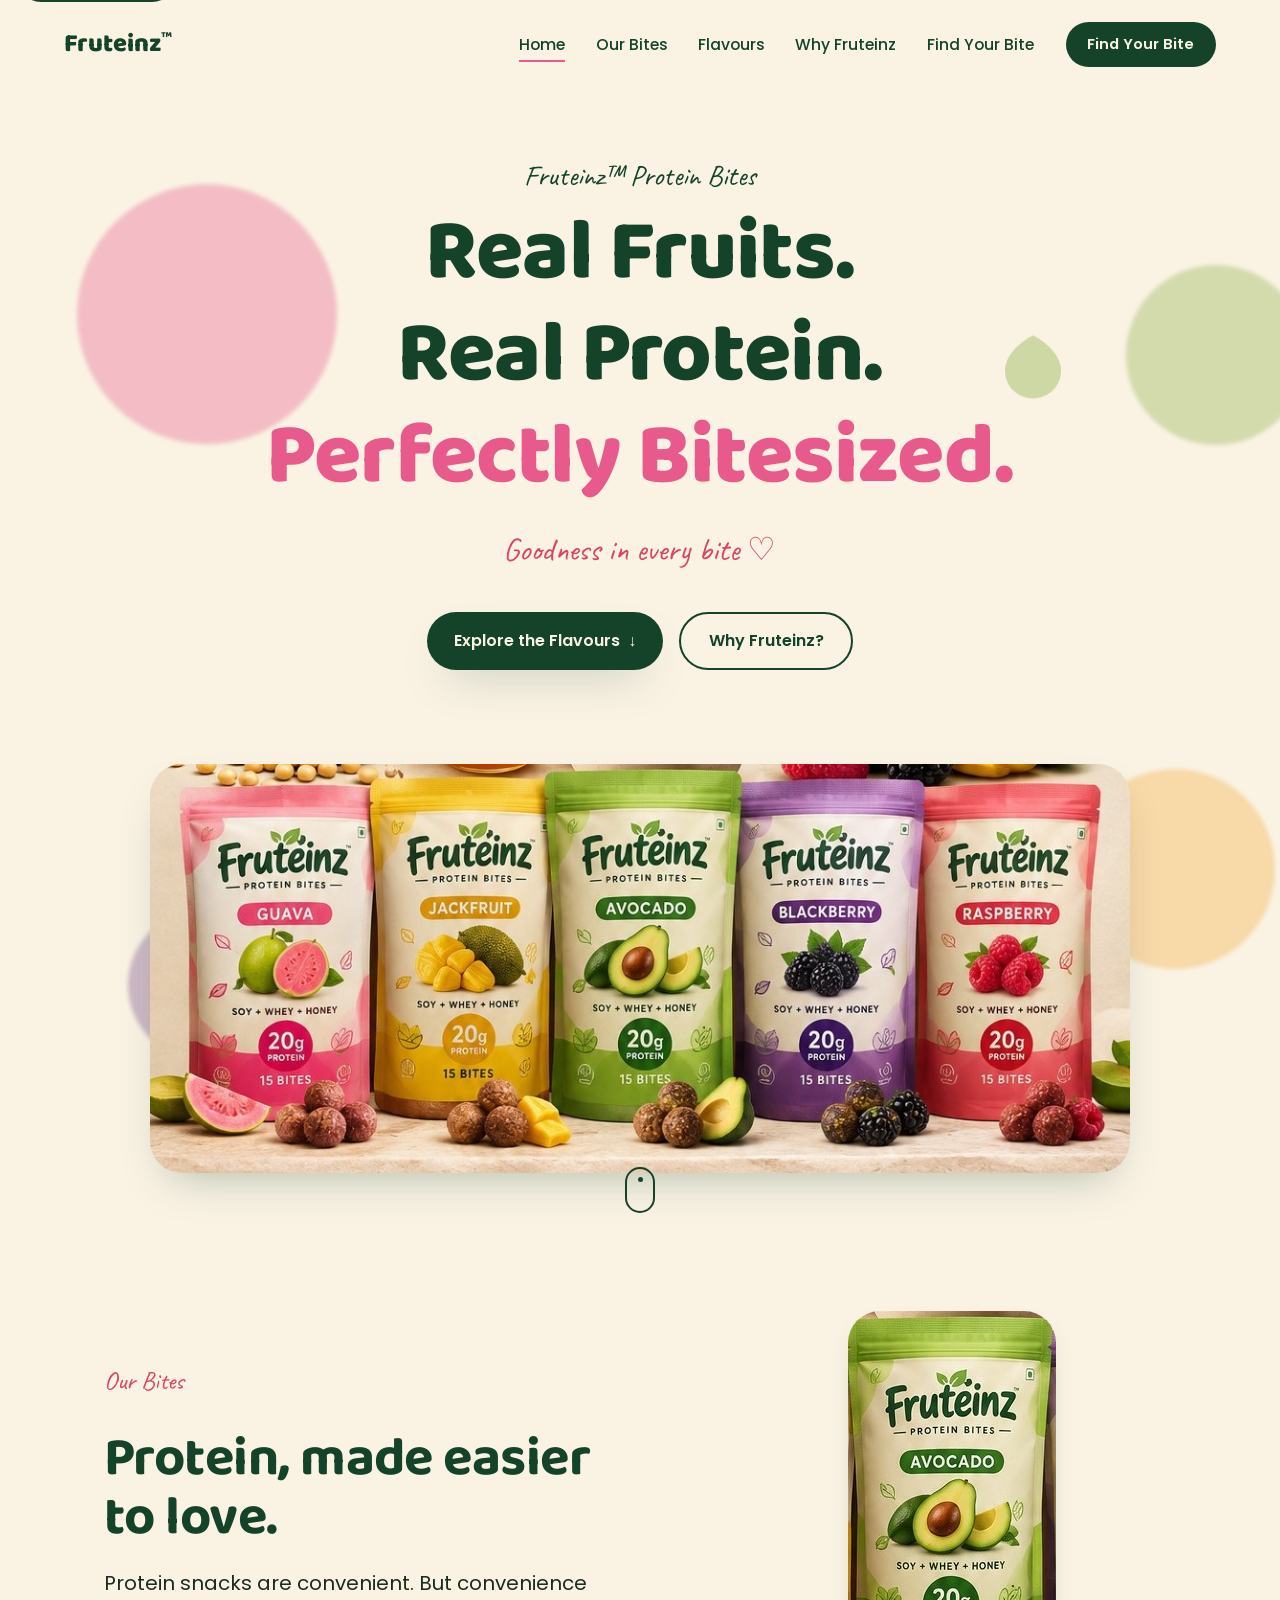
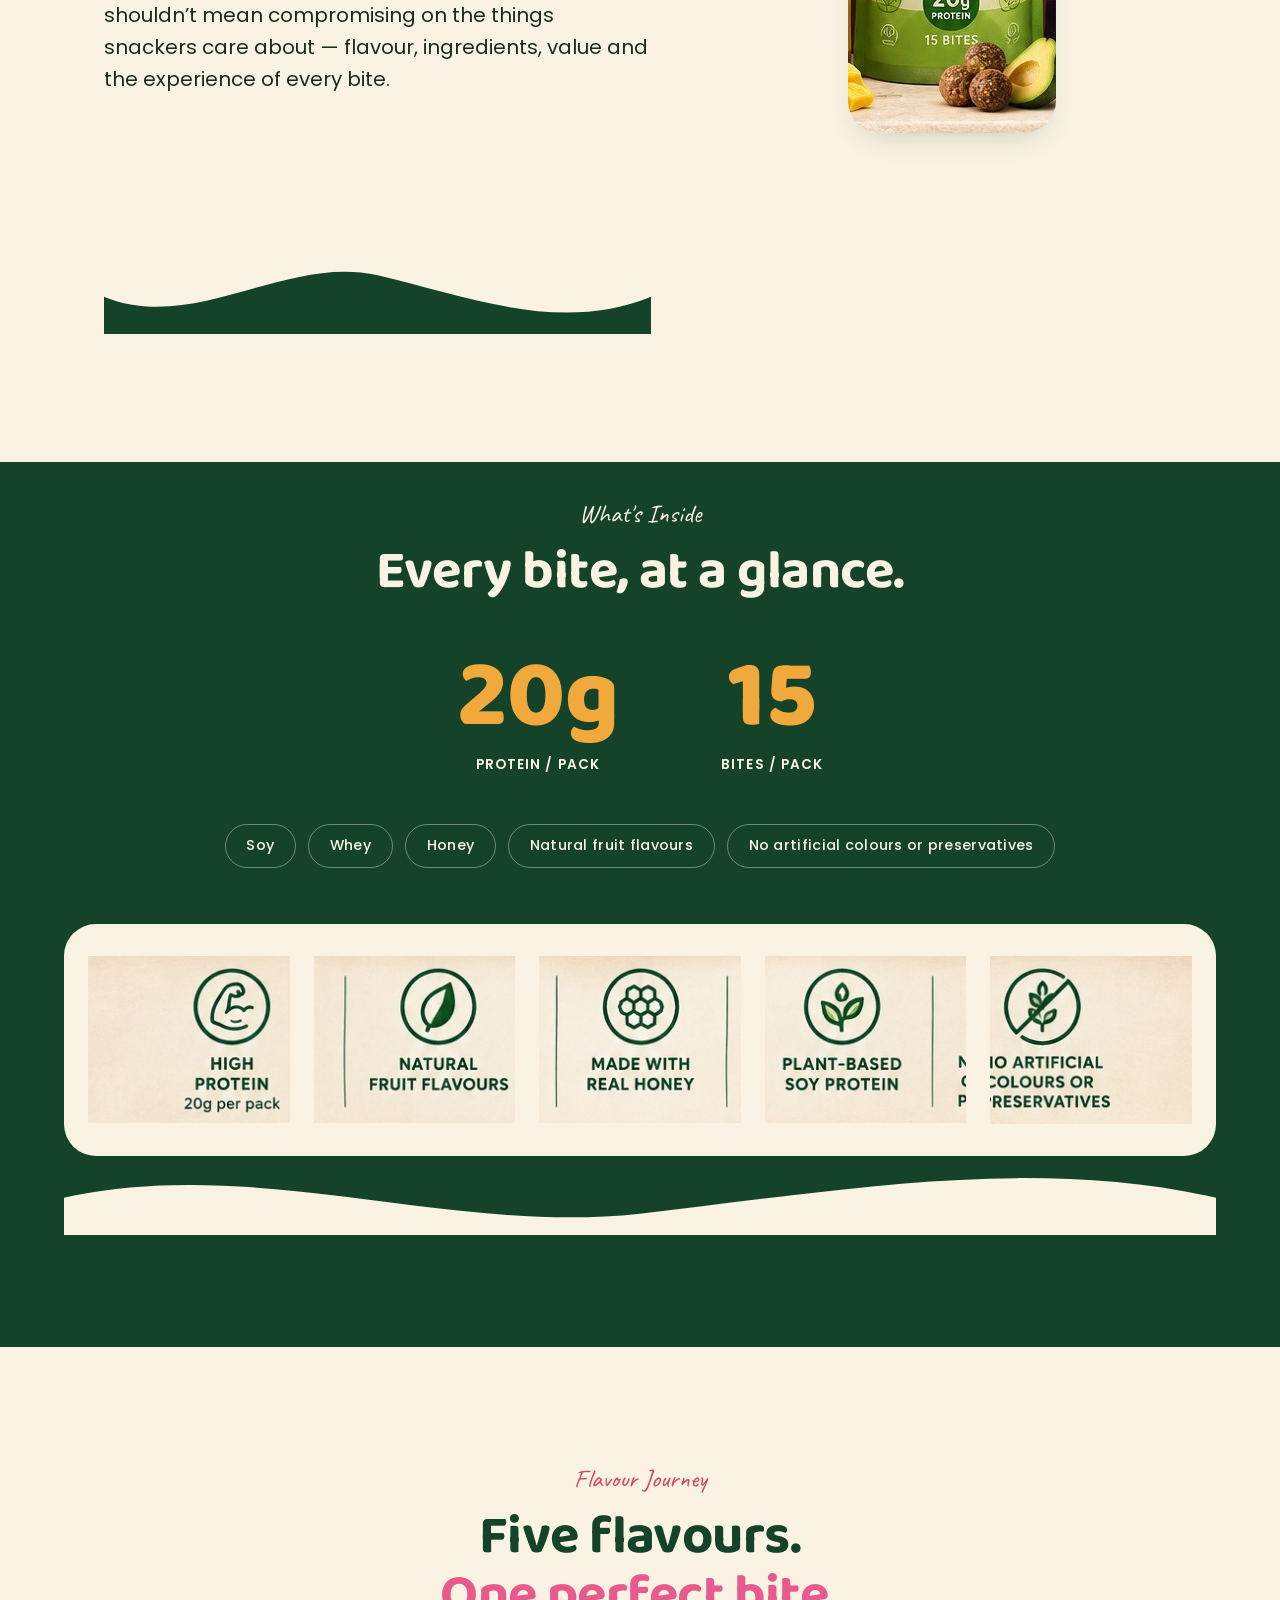
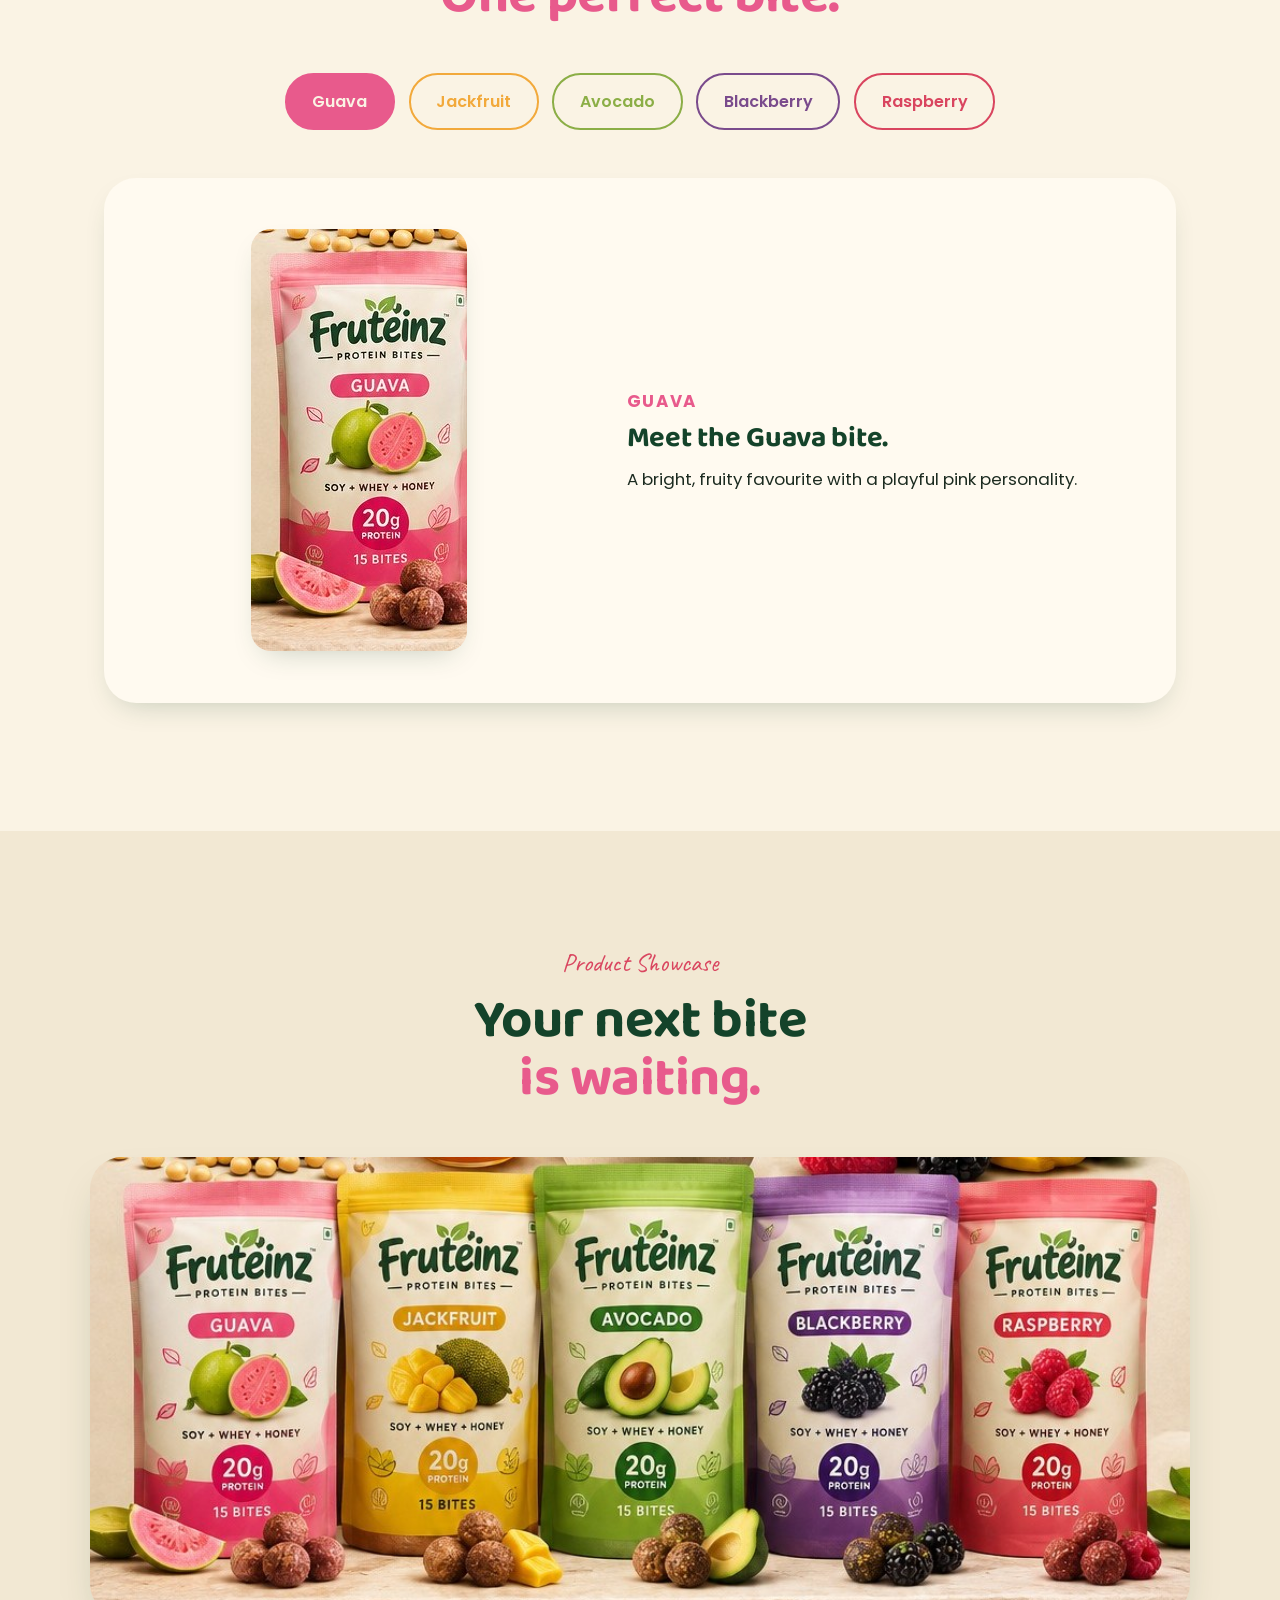
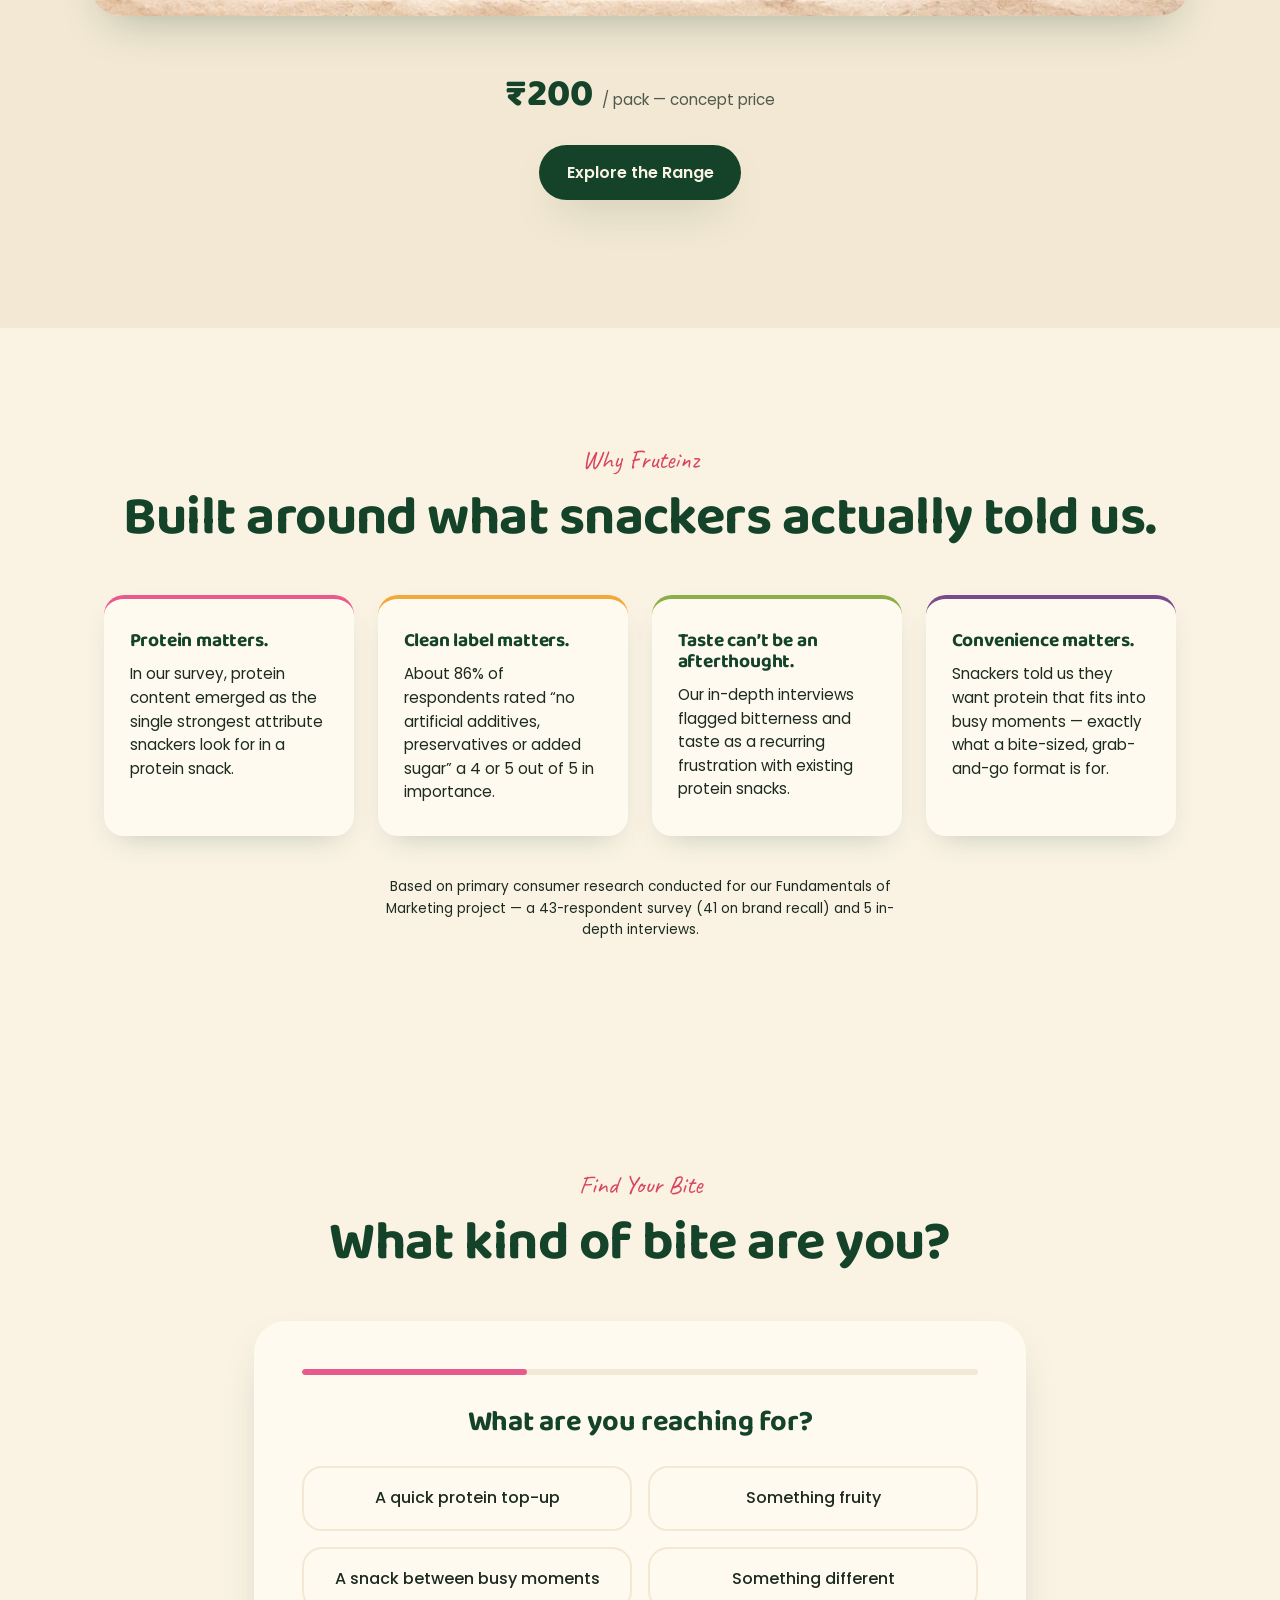
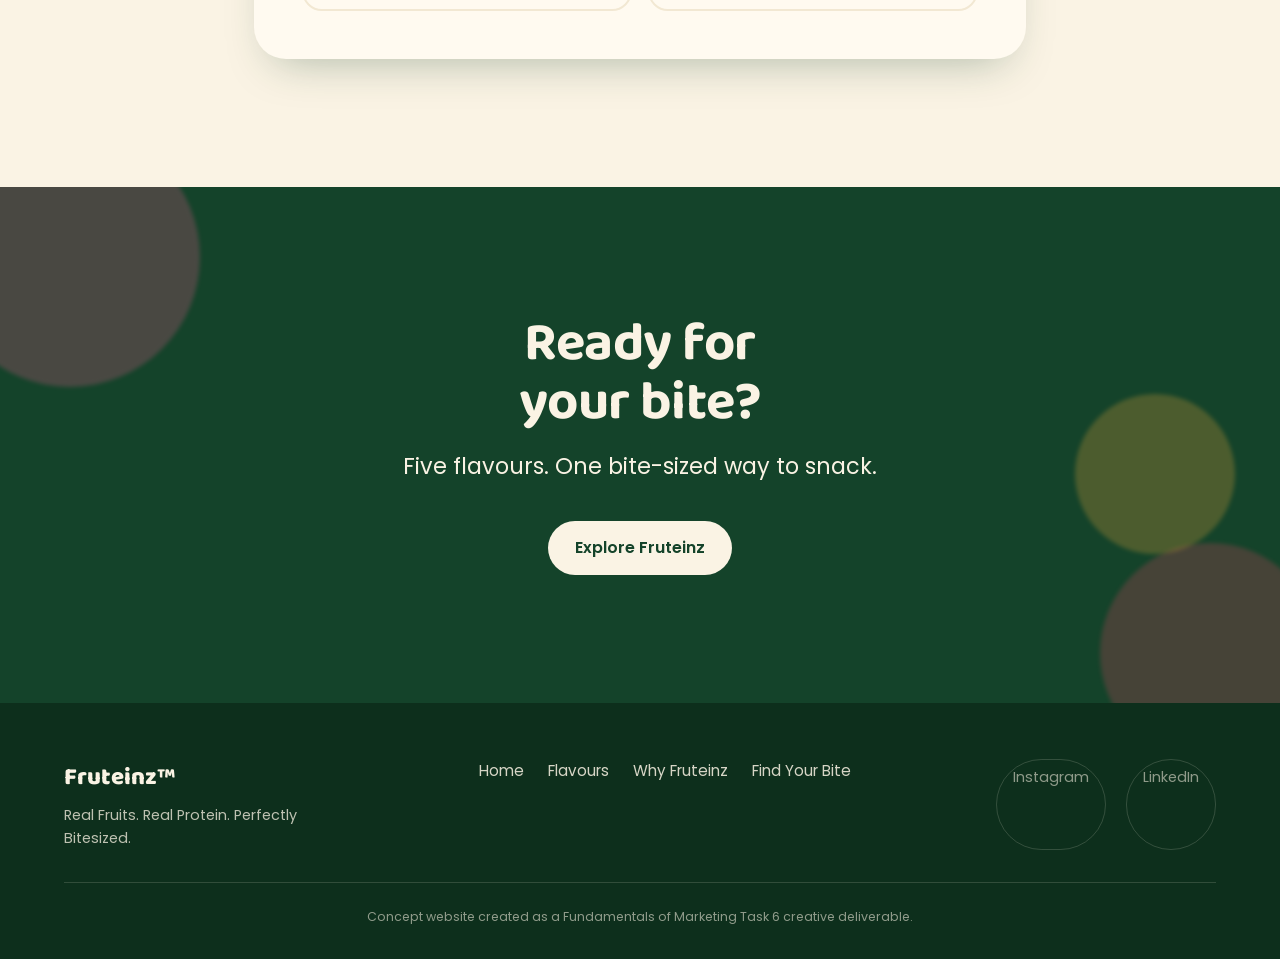
==== docs/index.html @ 641c3c98 "feat: add static build for GitHub Pages hosting Adds scripts/build_static.py, which pre-renders the " ====
<!doctype html>
<html lang="en">
<head>
  <meta charset="UTF-8" />
  <meta name="viewport" content="width=device-width, initial-scale=1" />
  <title>Fruteinz™ Protein Bites — Real Fruits. Real Protein. Perfectly Bitesized.</title>
  <meta name="description" content="Fruteinz™ Protein Bites — five real-fruit protein bite flavours. A Fundamentals of Marketing Task 6 creative concept website." />
  <link rel="icon" type="image/png" href="static/images/favicon.png" />

  <link rel="preconnect" href="https://fonts.googleapis.com" />
  <link rel="preconnect" href="https://fonts.gstatic.com" crossorigin />
  <link href="https://fonts.googleapis.com/css2?family=Baloo+2:wght@500;600;700;800&family=Caveat:wght@500;600;700&family=Poppins:wght@300;400;500;600;700&display=swap" rel="stylesheet" />

  <link rel="stylesheet" href="static/css/style.css" />
</head>
<body>
  <a class="skip-link" href="#main">Skip to content</a>

  <!-- ============ STICKY NAVIGATION ============ -->
  <header class="nav" id="siteNav">
    <div class="nav-inner">
      <a class="nav-logo" href="#home">Fruteinz<span class="tm">™</span></a>

      <nav class="nav-links" id="navLinks" aria-label="Primary">
        <a href="#home" data-nav-link>Home</a>
        <a href="#story" data-nav-link>Our Bites</a>
        <a href="#flavours" data-nav-link>Flavours</a>
        <a href="#why" data-nav-link>Why Fruteinz</a>
        <a href="#quiz" data-nav-link>Find Your Bite</a>
      </nav>

      <a class="btn btn-nav-cta" href="#quiz">Find Your Bite</a>

      <button
        class="hamburger"
        id="hamburger"
        type="button"
        aria-expanded="false"
        aria-controls="mobileMenu"
        aria-label="Open menu"
      >
        <span aria-hidden="true"></span>
        <span aria-hidden="true"></span>
        <span aria-hidden="true"></span>
      </button>
    </div>

    <div class="mobile-menu" id="mobileMenu" aria-hidden="true">
      <a href="#home" data-nav-link>Home</a>
      <a href="#story" data-nav-link>Our Bites</a>
      <a href="#flavours" data-nav-link>Flavours</a>
      <a href="#why" data-nav-link>Why Fruteinz</a>
      <a href="#quiz" data-nav-link>Find Your Bite</a>
      <a href="#quiz" class="btn btn-primary mobile-menu-cta" data-nav-link>Find Your Bite</a>
    </div>
  </header>

  <main id="main">

    <!-- ============ 1. HERO ============ -->
    <section id="home" class="hero" aria-label="Fruteinz Protein Bites introduction">
      <div class="hero-bg" aria-hidden="true">
        <span class="blob blob-guava parallax" data-speed="0.18"></span>
        <span class="blob blob-jackfruit parallax" data-speed="0.3"></span>
        <span class="blob blob-avocado parallax" data-speed="0.12"></span>
        <span class="blob blob-blackberry parallax" data-speed="0.22"></span>
        <svg class="leaf leaf-1 parallax" data-speed="0.35" viewBox="0 0 100 100" fill="none">
          <path d="M50 5C70 15 90 35 90 55C90 80 70 95 50 95C30 95 10 80 10 55C10 35 30 15 50 5Z" fill="currentColor"/>
        </svg>
        <svg class="leaf leaf-2 parallax" data-speed="0.2" viewBox="0 0 100 100" fill="none">
          <path d="M50 5C70 15 90 35 90 55C90 80 70 95 50 95C30 95 10 80 10 55C10 35 30 15 50 5Z" fill="currentColor"/>
        </svg>
      </div>

      <div class="hero-inner">
        <p class="eyebrow reveal">Fruteinz™ Protein Bites</p>
        <h1 class="hero-headline">
          <span class="reveal" style="--d:0">Real Fruits.</span>
          <span class="reveal" style="--d:1">Real Protein.</span>
          <span class="reveal accent" style="--d:2">Perfectly Bitesized.</span>
        </h1>
        <p class="hero-sub reveal" style="--d:3">Goodness in every bite <span aria-hidden="true">♡</span></p>
        <div class="hero-ctas reveal" style="--d:4">
          <a href="#flavours" class="btn btn-primary">Explore the Flavours <span aria-hidden="true">↓</span></a>
          <a href="#why" class="btn btn-ghost">Why Fruteinz?</a>
        </div>
      </div>

      <div class="hero-product parallax" data-speed="-0.1">
        <img
          src="static/images/packs-lineup.jpg"
          alt="The five Fruteinz Protein Bites pouches — Guava, Jackfruit, Avocado, Blackberry and Raspberry — arranged side by side"
          width="1024"
          height="427"
        />
      </div>

      <a href="#story" class="scroll-cue" aria-label="Scroll to Our Bites section">
        <span></span>
      </a>
    </section>

    <!-- ============ 2. BRAND STORY ============ -->
    <section id="story" class="brand-story">
      <div class="story-inner">
        <span class="section-kicker reveal">Our Bites</span>
        <h2 class="reveal">Protein, made easier to love.</h2>
        <p class="story-lead reveal">
          Protein snacks are convenient. But convenience shouldn’t mean
          compromising on the things snackers care about — flavour,
          ingredients, value and the experience of every bite.
        </p>
        <p class="story-tagline reveal">Small bites. Big nutrition.</p>
      </div>

      <div class="story-visual">
        <img
          class="reveal-right parallax"
          data-speed="0.06"
          src="static/images/pack-avocado.jpg"
          alt="Fruteinz Avocado Protein Bites pouch with fresh avocado and protein bites"
          loading="lazy"
        />
      </div>

      <svg class="wave wave-cream-green" viewBox="0 0 1440 120" preserveAspectRatio="none" aria-hidden="true">
        <path d="M0,64 C240,120 480,0 720,32 C960,64 1200,120 1440,64 L1440,120 L0,120 Z" fill="currentColor" />
      </svg>
    </section>

    <!-- ============ 3. PRODUCT BENEFITS ============ -->
    <section id="benefits" class="benefits">
      <div class="benefits-inner">
        <span class="section-kicker reveal light">What's Inside</span>
        <h2 class="reveal light">Every bite, at a glance.</h2>

        <div class="benefit-numbers">
          <div class="stat stagger-item">
            <span class="stat-number scale-in">20g</span>
            <span class="stat-label">Protein / pack</span>
          </div>
          <div class="stat stagger-item">
            <span class="stat-number scale-in">15</span>
            <span class="stat-label">Bites / pack</span>
          </div>
        </div>

        <div class="ingredient-chips">
          
          <span class="chip stagger-item">Soy</span>
          
          <span class="chip stagger-item">Whey</span>
          
          <span class="chip stagger-item">Honey</span>
          
          <span class="chip stagger-item">Natural fruit flavours</span>
          
          <span class="chip stagger-item">No artificial colours or preservatives</span>
          
        </div>

        <div class="benefit-icons">
          
          <div class="icon-card stagger-item">
            <img src="static/images/icon-protein.png" alt="High protein icon — 20g protein per pack" loading="lazy" />
          </div>
          
          <div class="icon-card stagger-item">
            <img src="static/images/icon-fruit-flavours.png" alt="Natural fruit flavours icon" loading="lazy" />
          </div>
          
          <div class="icon-card stagger-item">
            <img src="static/images/icon-honey.png" alt="Made with real honey icon" loading="lazy" />
          </div>
          
          <div class="icon-card stagger-item">
            <img src="static/images/icon-soy.png" alt="Plant-based soy protein icon" loading="lazy" />
          </div>
          
          <div class="icon-card stagger-item">
            <img src="static/images/icon-no-artificial.png" alt="No artificial colours or preservatives icon" loading="lazy" />
          </div>
          
        </div>
      </div>

      <svg class="wave wave-green-cream" viewBox="0 0 1440 120" preserveAspectRatio="none" aria-hidden="true">
        <path d="M0,64 C240,0 480,120 720,88 C960,56 1200,0 1440,64 L1440,120 L0,120 Z" fill="currentColor" />
      </svg>
    </section>

    <!-- ============ 4. FLAVOUR JOURNEY ============ -->
    <section id="flavours" class="flavour-journey" data-active-flavour="guava">
      <div class="flavour-journey-head">
        <span class="section-kicker reveal">Flavour Journey</span>
        <h2 class="reveal">Five flavours.<br /><span class="accent">One perfect bite.</span></h2>
      </div>

      <div class="flavour-tabs" role="tablist" aria-label="Choose a Fruteinz flavour">
        
        <button
          class="flavour-tab stagger-item is-active"
          role="tab"
          type="button"
          id="tab-guava"
          aria-controls="panel-guava"
          aria-selected="true"
          data-flavour="guava"
          style="--tab-color: #E85A8C"
        >
          Guava
        </button>
        
        <button
          class="flavour-tab stagger-item"
          role="tab"
          type="button"
          id="tab-jackfruit"
          aria-controls="panel-jackfruit"
          aria-selected="false"
          data-flavour="jackfruit"
          style="--tab-color: #F2A93B"
        >
          Jackfruit
        </button>
        
        <button
          class="flavour-tab stagger-item"
          role="tab"
          type="button"
          id="tab-avocado"
          aria-controls="panel-avocado"
          aria-selected="false"
          data-flavour="avocado"
          style="--tab-color: #8BAE46"
        >
          Avocado
        </button>
        
        <button
          class="flavour-tab stagger-item"
          role="tab"
          type="button"
          id="tab-blackberry"
          aria-controls="panel-blackberry"
          aria-selected="false"
          data-flavour="blackberry"
          style="--tab-color: #7A4B8C"
        >
          Blackberry
        </button>
        
        <button
          class="flavour-tab stagger-item"
          role="tab"
          type="button"
          id="tab-raspberry"
          aria-controls="panel-raspberry"
          aria-selected="false"
          data-flavour="raspberry"
          style="--tab-color: #D9455F"
        >
          Raspberry
        </button>
        
      </div>

      <div class="flavour-panels">
        
        <div
          class="flavour-panel is-active"
          role="tabpanel"
          id="panel-guava"
          aria-labelledby="tab-guava"
          data-flavour-panel="guava"
          
        >
          <div class="flavour-panel-media">
            <img
              src="static/images/pack-guava.jpg"
              alt="Fruteinz Guava Protein Bites pouch"
              loading="lazy"
            />
          </div>
          <div class="flavour-panel-copy">
            <p class="flavour-eyebrow" style="color: #E85A8C">Guava</p>
            <h3>Meet the Guava bite.</h3>
            <p>A bright, fruity favourite with a playful pink personality.</p>
          </div>
        </div>
        
        <div
          class="flavour-panel"
          role="tabpanel"
          id="panel-jackfruit"
          aria-labelledby="tab-jackfruit"
          data-flavour-panel="jackfruit"
          hidden
        >
          <div class="flavour-panel-media">
            <img
              src="static/images/pack-jackfruit.jpg"
              alt="Fruteinz Jackfruit Protein Bites pouch"
              loading="lazy"
            />
          </div>
          <div class="flavour-panel-copy">
            <p class="flavour-eyebrow" style="color: #F2A93B">Jackfruit</p>
            <h3>Meet the Jackfruit bite.</h3>
            <p>A warm, golden flavour that stands out from the usual snack aisle.</p>
          </div>
        </div>
        
        <div
          class="flavour-panel"
          role="tabpanel"
          id="panel-avocado"
          aria-labelledby="tab-avocado"
          data-flavour-panel="avocado"
          hidden
        >
          <div class="flavour-panel-media">
            <img
              src="static/images/pack-avocado.jpg"
              alt="Fruteinz Avocado Protein Bites pouch"
              loading="lazy"
            />
          </div>
          <div class="flavour-panel-copy">
            <p class="flavour-eyebrow" style="color: #8BAE46">Avocado</p>
            <h3>Meet the Avocado bite.</h3>
            <p>A smooth, green take on protein snacking — a little unexpected, in a good way.</p>
          </div>
        </div>
        
        <div
          class="flavour-panel"
          role="tabpanel"
          id="panel-blackberry"
          aria-labelledby="tab-blackberry"
          data-flavour-panel="blackberry"
          hidden
        >
          <div class="flavour-panel-media">
            <img
              src="static/images/pack-blackberry.jpg"
              alt="Fruteinz Blackberry Protein Bites pouch"
              loading="lazy"
            />
          </div>
          <div class="flavour-panel-copy">
            <p class="flavour-eyebrow" style="color: #7A4B8C">Blackberry</p>
            <h3>Meet the Blackberry bite.</h3>
            <p>A deep, bold flavour for snackers who like something different.</p>
          </div>
        </div>
        
        <div
          class="flavour-panel"
          role="tabpanel"
          id="panel-raspberry"
          aria-labelledby="tab-raspberry"
          data-flavour-panel="raspberry"
          hidden
        >
          <div class="flavour-panel-media">
            <img
              src="static/images/pack-raspberry.jpg"
              alt="Fruteinz Raspberry Protein Bites pouch"
              loading="lazy"
            />
          </div>
          <div class="flavour-panel-copy">
            <p class="flavour-eyebrow" style="color: #D9455F">Raspberry</p>
            <h3>Meet the Raspberry bite.</h3>
            <p>A vibrant, tangy pick that&#39;s hard to put down.</p>
          </div>
        </div>
        
      </div>
    </section>

    <!-- ============ 5. PRODUCT SHOWCASE ============ -->
    <section id="showcase" class="product-showcase">
      <span class="section-kicker reveal">Product Showcase</span>
      <h2 class="reveal">Your next bite<br /><span class="accent">is waiting.</span></h2>

      <div class="showcase-image scale-in">
        <img
          src="static/images/packs-lineup.jpg"
          alt="All five Fruteinz Protein Bites pouches arranged together on a table with scattered fruit and protein bites"
          loading="lazy"
        />
      </div>

      <div class="showcase-meta reveal">
        <p class="price"><span class="price-amount">₹200</span><span class="price-note">/ pack — concept price</span></p>
        <a href="#flavours" class="btn btn-primary">Explore the Range</a>
      </div>
    </section>

    <!-- ============ 6. WHY FRUTEINZ — CONSUMER INSIGHT ============ -->
    <section id="why" class="why-fruteinz">
      <span class="section-kicker reveal">Why Fruteinz</span>
      <h2 class="reveal">Built around what snackers actually told us.</h2>

      <div class="insight-grid">
        
        <article class="insight-card stagger-item">
          <h3>Protein matters.</h3>
          <p>In our survey, protein content emerged as the single strongest attribute snackers look for in a protein snack.</p>
        </article>
        
        <article class="insight-card stagger-item">
          <h3>Clean label matters.</h3>
          <p>About 86% of respondents rated “no artificial additives, preservatives or added sugar” a 4 or 5 out of 5 in importance.</p>
        </article>
        
        <article class="insight-card stagger-item">
          <h3>Taste can’t be an afterthought.</h3>
          <p>Our in-depth interviews flagged bitterness and taste as a recurring frustration with existing protein snacks.</p>
        </article>
        
        <article class="insight-card stagger-item">
          <h3>Convenience matters.</h3>
          <p>Snackers told us they want protein that fits into busy moments — exactly what a bite-sized, grab-and-go format is for.</p>
        </article>
        
      </div>

      <p class="research-disclaimer reveal">
        Based on primary consumer research conducted for our Fundamentals of
        Marketing project — a 43-respondent survey (41 on brand recall) and
        5 in-depth interviews.
      </p>
    </section>

    <!-- ============ 7. FIND YOUR BITE — QUIZ ============ -->
    <section id="quiz" class="quiz-section">
      <span class="section-kicker reveal">Find Your Bite</span>
      <h2 class="reveal">What kind of bite are you?</h2>

      <div class="quiz-card reveal" id="quizCard" aria-live="polite">
        <div class="quiz-progress" aria-hidden="true">
          <span class="quiz-progress-bar" id="quizProgressBar"></span>
        </div>

        <div class="quiz-step is-active" data-step="1">
          <h3>What are you reaching for?</h3>
          <div class="quiz-options" role="group" aria-label="What are you reaching for?">
            <button class="quiz-option" type="button" data-q="1" data-value="power">A quick protein top-up</button>
            <button class="quiz-option" type="button" data-q="1" data-value="fruity">Something fruity</button>
            <button class="quiz-option" type="button" data-q="1" data-value="convenient">A snack between busy moments</button>
            <button class="quiz-option" type="button" data-q="1" data-value="adventurous">Something different</button>
          </div>
        </div>

        <div class="quiz-step" data-step="2">
          <h3>Which colour catches your eye?</h3>
          <div class="quiz-options quiz-options-color" role="group" aria-label="Which colour catches your eye?">
            
            <button
              class="quiz-option quiz-color"
              type="button"
              data-q="2"
              data-value="guava"
              style="--opt-color: #E85A8C"
            >
              <span class="swatch" aria-hidden="true"></span>Guava
            </button>
            
            <button
              class="quiz-option quiz-color"
              type="button"
              data-q="2"
              data-value="jackfruit"
              style="--opt-color: #F2A93B"
            >
              <span class="swatch" aria-hidden="true"></span>Jackfruit
            </button>
            
            <button
              class="quiz-option quiz-color"
              type="button"
              data-q="2"
              data-value="avocado"
              style="--opt-color: #8BAE46"
            >
              <span class="swatch" aria-hidden="true"></span>Avocado
            </button>
            
            <button
              class="quiz-option quiz-color"
              type="button"
              data-q="2"
              data-value="blackberry"
              style="--opt-color: #7A4B8C"
            >
              <span class="swatch" aria-hidden="true"></span>Blackberry
            </button>
            
            <button
              class="quiz-option quiz-color"
              type="button"
              data-q="2"
              data-value="raspberry"
              style="--opt-color: #D9455F"
            >
              <span class="swatch" aria-hidden="true"></span>Raspberry
            </button>
            
          </div>
        </div>

        <div class="quiz-step quiz-result" data-step="result">
          <div class="result-media">
            <img id="resultImg" src="" alt="" />
          </div>
          <p class="section-kicker">Find Your Bite</p>
          <h3 id="resultTitle">You're a Guava Bite.</h3>
          <p id="resultDesc"></p>
          <div class="quiz-actions">
            <a href="#flavours" class="btn btn-primary" id="resultCta">Meet this bite</a>
            <button class="btn btn-ghost" type="button" id="quizRestart">Try another bite</button>
          </div>
          <p class="quiz-disclaimer">Just a fun brand experience — not a scientific personality test.</p>
        </div>
      </div>
    </section>

    <!-- ============ 8. FINAL CTA ============ -->
    <section id="final" class="final-cta">
      <div class="final-bg" aria-hidden="true">
        <span class="blob blob-guava"></span>
        <span class="blob blob-raspberry"></span>
        <span class="blob blob-jackfruit"></span>
      </div>
      <div class="final-inner">
        <h2 class="reveal">Ready for<br />your bite?</h2>
        <p class="reveal">Five flavours. One bite-sized way to snack.</p>
        <a href="#flavours" class="btn btn-invert reveal">Explore Fruteinz</a>
      </div>
    </section>
  </main>

  <!-- ============ FOOTER ============ -->
  <footer class="site-footer">
    <div class="footer-inner">
      <div class="footer-brand">
        <p class="footer-logo">Fruteinz<span class="tm">™</span></p>
        <p class="footer-tagline">Real Fruits. Real Protein. Perfectly Bitesized.</p>
      </div>

      <nav class="footer-links" aria-label="Footer">
        <a href="#home">Home</a>
        <a href="#flavours">Flavours</a>
        <a href="#why">Why Fruteinz</a>
        <a href="#quiz">Find Your Bite</a>
      </nav>

      <div class="footer-social" aria-label="Social placeholders (not yet linked)">
        <span class="social-placeholder">Instagram</span>
        <span class="social-placeholder">LinkedIn</span>
      </div>
    </div>

    <p class="footer-note">
      Concept website created as a Fundamentals of Marketing Task 6 creative deliverable.
    </p>
  </footer>

  <script id="flavourData" type="application/json">[{"color": "#E85A8C", "description": "A bright, fruity favourite with a playful pink personality.", "image": "static/images/pack-guava.jpg", "key": "guava", "name": "Guava", "tagline": "Meet the Guava bite.", "vibe": "Bright, fruity and easy to love."}, {"color": "#F2A93B", "description": "A warm, golden flavour that stands out from the usual snack aisle.", "image": "static/images/pack-jackfruit.jpg", "key": "jackfruit", "name": "Jackfruit", "tagline": "Meet the Jackfruit bite.", "vibe": "Warm, golden and a little different."}, {"color": "#8BAE46", "description": "A smooth, green take on protein snacking \u2014 a little unexpected, in a good way.", "image": "static/images/pack-avocado.jpg", "key": "avocado", "name": "Avocado", "tagline": "Meet the Avocado bite.", "vibe": "Smooth, green and a little unexpected."}, {"color": "#7A4B8C", "description": "A deep, bold flavour for snackers who like something different.", "image": "static/images/pack-blackberry.jpg", "key": "blackberry", "name": "Blackberry", "tagline": "Meet the Blackberry bite.", "vibe": "Deep, bold and a little adventurous."}, {"color": "#D9455F", "description": "A vibrant, tangy pick that\u0027s hard to put down.", "image": "static/images/pack-raspberry.jpg", "key": "raspberry", "name": "Raspberry", "tagline": "Meet the Raspberry bite.", "vibe": "Vibrant, tangy and full of energy."}]</script>
  <script src="static/js/script.js" defer></script>
</body>
</html>
---- docs/static/css/style.css ----
/* =========================================================================
   Fruteinz™ Protein Bites — stylesheet
   Sections: Tokens, Reset, Type, Utilities, Nav, Hero, Story, Benefits,
   Flavours, Showcase, Why, Quiz, Final CTA, Footer, Animation system,
   Responsive, Accessibility / reduced motion.
   ========================================================================= */

/* ---------- Design tokens ---------- */
:root {
  --cream: #faf3e4;
  --cream-soft: #f2e8d3;
  --paper: #fffaf0;
  --forest: #14432a;
  --forest-dark: #0d2f1c;
  --ink: #1c2b20;

  /* These five mirror FLAVOUR_DEFS in app.py (the source of truth for
     flavour data). They're duplicated here — rather than reading only the
     inline --tab-color/style="color:" values Jinja emits — so that
     decorative, flavour-themed elements with no per-flavour markup (hero
     blobs, final-CTA blobs, quiz progress bar) can still reference a brand
     colour by name. If a flavour colour changes, update both places. */
  --guava: #e85a8c;
  --jackfruit: #f2a93b;
  --avocado: #8bae46;
  --blackberry: #7a4b8c;
  --raspberry: #d9455f;

  --font-display: "Baloo 2", ui-rounded, "Segoe UI", sans-serif;
  --font-script: "Caveat", cursive;
  --font-body: "Poppins", "Segoe UI", sans-serif;

  --container: 1200px;
  --gutter: clamp(20px, 5vw, 64px);
  --radius-lg: 32px;
  --radius-md: 20px;
  --shadow-soft: 0 20px 45px -20px rgba(20, 67, 42, 0.35);
  --shadow-card: 0 12px 30px -14px rgba(20, 67, 42, 0.28);

  --ease: cubic-bezier(0.22, 1, 0.36, 1);
  --dur: 0.7s;
}

/* ---------- Reset ---------- */
*,
*::before,
*::after {
  box-sizing: border-box;
}

html {
  scroll-behavior: smooth;
}

body {
  margin: 0;
  background: var(--cream);
  color: var(--ink);
  font-family: var(--font-body);
  font-size: 16px;
  line-height: 1.6;
  overflow-x: hidden;
  -webkit-font-smoothing: antialiased;
}

img {
  max-width: 100%;
  display: block;
}

a {
  color: inherit;
  text-decoration: none;
}

button {
  font: inherit;
  color: inherit;
  background: none;
  border: none;
  cursor: pointer;
}

ul {
  margin: 0;
  padding: 0;
  list-style: none;
}

section {
  position: relative;
}

/* ---------- Typography ---------- */
h1,
h2,
h3 {
  font-family: var(--font-display);
  color: var(--forest);
  line-height: 1.08;
  margin: 0;
  letter-spacing: -0.01em;
}

h1 {
  font-size: clamp(2.6rem, 7vw, 5.4rem);
  font-weight: 800;
}

h2 {
  font-size: clamp(2rem, 5vw, 3.4rem);
  font-weight: 700;
}

h3 {
  font-size: clamp(1.3rem, 2.6vw, 1.8rem);
  font-weight: 700;
}

p {
  margin: 0;
}

.accent {
  color: var(--guava);
}

.section-kicker {
  display: inline-block;
  font-family: var(--font-script);
  font-size: clamp(1.3rem, 2vw, 1.7rem);
  color: var(--raspberry);
  margin-bottom: 0.5rem;
}

.section-kicker.light {
  color: var(--jackfruit);
}

/* ---------- Layout utilities ---------- */
.container {
  max-width: var(--container);
  margin-inline: auto;
  padding-inline: var(--gutter);
}

.skip-link {
  position: absolute;
  left: 1rem;
  top: -3rem;
  background: var(--forest);
  color: var(--cream);
  padding: 0.75rem 1.25rem;
  border-radius: 999px;
  z-index: 1000;
  transition: top 0.2s var(--ease);
}

.skip-link:focus {
  top: 1rem;
}

/* ---------- Buttons ---------- */
.btn {
  display: inline-flex;
  align-items: center;
  gap: 0.5rem;
  font-weight: 600;
  font-size: 1rem;
  padding: 0.9rem 1.7rem;
  border-radius: 999px;
  transition: transform 0.35s var(--ease), box-shadow 0.35s var(--ease), background 0.3s var(--ease), color 0.3s var(--ease);
  white-space: nowrap;
}

.btn:hover {
  transform: translateY(-3px);
}

.btn:active {
  transform: translateY(-1px) scale(0.98);
}

.btn:focus-visible {
  outline: 3px solid var(--forest);
  outline-offset: 3px;
}

.btn span {
  transition: transform 0.3s var(--ease);
}

.btn:hover span {
  transform: translateY(2px);
}

.btn-primary {
  background: var(--forest);
  color: var(--cream);
  box-shadow: var(--shadow-soft);
}

.btn-primary:hover {
  background: var(--forest-dark);
}

.btn-ghost {
  background: transparent;
  color: var(--forest);
  border: 2px solid var(--forest);
}

.btn-ghost:hover {
  background: var(--forest);
  color: var(--cream);
}

.btn-invert {
  background: var(--cream);
  color: var(--forest);
}

.btn-invert:hover {
  background: var(--jackfruit);
  color: var(--forest-dark);
}

.btn-nav-cta {
  background: var(--forest);
  color: var(--cream);
  padding: 0.65rem 1.35rem;
  border-radius: 999px;
  font-size: 0.92rem;
  transition: background 0.3s var(--ease), transform 0.3s var(--ease);
}

.btn-nav-cta:hover {
  background: var(--forest-dark);
  transform: translateY(-2px);
}

/* =========================================================================
   NAVIGATION
   ========================================================================= */
.nav {
  position: sticky;
  top: 0;
  z-index: 500;
  padding: 1.4rem var(--gutter);
  transition: padding 0.35s var(--ease), background 0.35s var(--ease), box-shadow 0.35s var(--ease);
}

.nav.is-scrolled {
  padding: 0.7rem var(--gutter);
  background: rgba(250, 243, 228, 0.85);
  backdrop-filter: blur(10px);
  box-shadow: 0 10px 30px -20px rgba(20, 67, 42, 0.4);
}

.nav-inner {
  max-width: var(--container);
  margin-inline: auto;
  display: flex;
  align-items: center;
  gap: 2rem;
}

.nav-logo {
  font-family: var(--font-display);
  font-weight: 800;
  font-size: 1.6rem;
  color: var(--forest);
  margin-right: auto;
}

.nav-logo .tm {
  font-size: 0.9rem;
  vertical-align: super;
}

.nav-links {
  display: flex;
  align-items: center;
  gap: 1.9rem;
}

.nav-links a {
  position: relative;
  font-weight: 500;
  font-size: 0.98rem;
  color: var(--forest);
  padding-block: 0.3rem;
}

.nav-links a::after {
  content: "";
  position: absolute;
  left: 0;
  bottom: 0;
  height: 2px;
  width: 100%;
  background: var(--guava);
  transform: scaleX(0);
  transform-origin: left;
  transition: transform 0.3s var(--ease);
}

.nav-links a:hover::after,
.nav-links a:focus-visible::after,
.nav-links a.is-active::after {
  transform: scaleX(1);
}

.nav-links a:focus-visible,
.footer-links a:focus-visible {
  outline: 2px solid var(--forest);
  outline-offset: 4px;
  border-radius: 4px;
}

.hamburger {
  display: none;
  flex-direction: column;
  justify-content: center;
  gap: 5px;
  width: 44px;
  height: 44px;
  border-radius: 12px;
}

.hamburger:focus-visible {
  outline: 2px solid var(--forest);
  outline-offset: 2px;
}

.hamburger span {
  display: block;
  width: 24px;
  height: 2px;
  margin-inline: auto;
  background: var(--forest);
  transition: transform 0.3s var(--ease), opacity 0.3s var(--ease);
}

.hamburger[aria-expanded="true"] span:nth-child(1) {
  transform: translateY(7px) rotate(45deg);
}

.hamburger[aria-expanded="true"] span:nth-child(2) {
  opacity: 0;
}

.hamburger[aria-expanded="true"] span:nth-child(3) {
  transform: translateY(-7px) rotate(-45deg);
}

.mobile-menu {
  display: none;
  flex-direction: column;
  gap: 0.25rem;
  max-height: 0;
  overflow: hidden;
  transition: max-height 0.4s var(--ease), padding 0.4s var(--ease);
}

.mobile-menu.is-open {
  max-height: 420px;
  padding-top: 1.25rem;
}

.mobile-menu a {
  padding: 0.85rem 0.25rem;
  font-size: 1.05rem;
  font-weight: 500;
  border-bottom: 1px solid rgba(20, 67, 42, 0.1);
}

.mobile-menu-cta {
  margin-top: 0.75rem;
  justify-content: center;
  border-bottom: none !important;
}

/* =========================================================================
   HERO
   ========================================================================= */
.hero {
  min-height: 100svh;
  display: flex;
  flex-direction: column;
  justify-content: center;
  align-items: center;
  text-align: center;
  padding: 4rem var(--gutter) 3rem;
  overflow: hidden;
}

.hero-bg {
  position: absolute;
  inset: 0;
  z-index: 0;
  overflow: hidden;
}

.blob {
  position: absolute;
  border-radius: 50%;
  filter: blur(2px);
  opacity: 0.35;
}

.blob-guava { background: var(--guava); width: 260px; height: 260px; top: 6%; left: 6%; }
.blob-jackfruit { background: var(--jackfruit); width: 200px; height: 200px; top: 62%; left: 84%; }
.blob-avocado { background: var(--avocado); width: 180px; height: 180px; top: 14%; left: 88%; }
.blob-blackberry { background: var(--blackberry); width: 150px; height: 150px; top: 74%; left: 10%; }
.blob-raspberry { background: var(--raspberry); }

.leaf {
  position: absolute;
  width: 70px;
  height: 70px;
  color: var(--avocado);
  opacity: 0.4;
}

.leaf-1 { top: 18%; left: 78%; transform: rotate(15deg); }
.leaf-2 { top: 70%; left: 18%; transform: rotate(-25deg) scale(1.3); color: var(--guava); }

.hero-inner {
  position: relative;
  z-index: 2;
  max-width: 900px;
}

.eyebrow {
  font-family: var(--font-script);
  font-size: clamp(1.3rem, 2.3vw, 1.8rem);
  color: var(--forest);
  margin-bottom: 0.5rem;
}

.hero-headline {
  display: flex;
  flex-direction: column;
  gap: 0.1em;
}

.hero-sub {
  font-family: var(--font-script);
  font-size: clamp(1.4rem, 2.6vw, 2rem);
  margin-top: 1.25rem;
  color: var(--raspberry);
}

.hero-ctas {
  display: flex;
  flex-wrap: wrap;
  justify-content: center;
  gap: 1rem;
  margin-top: 2.25rem;
}

.hero-product {
  position: relative;
  z-index: 1;
  max-width: 980px;
  width: 100%;
  margin-top: 3rem;
}

.hero-product img {
  width: 100%;
  height: auto;
  border-radius: var(--radius-lg);
  box-shadow: var(--shadow-soft);
}

.scroll-cue {
  position: relative;
  z-index: 2;
  margin-top: 2.5rem;
  width: 30px;
  height: 46px;
  border: 2px solid var(--forest);
  border-radius: 999px;
  display: flex;
  justify-content: center;
  padding-top: 8px;
}

.scroll-cue:focus-visible {
  outline: 2px solid var(--forest);
  outline-offset: 4px;
}

.scroll-cue span {
  width: 5px;
  height: 5px;
  border-radius: 50%;
  background: var(--forest);
  animation: scrollCue 1.8s infinite;
}

@keyframes scrollCue {
  0% { transform: translateY(0); opacity: 1; }
  70% { transform: translateY(14px); opacity: 0; }
  100% { transform: translateY(14px); opacity: 0; }
}

/* =========================================================================
   BRAND STORY
   ========================================================================= */
.brand-story {
  background: var(--cream);
  padding: 6rem var(--gutter) 8rem;
  display: grid;
  grid-template-columns: 1.1fr 0.9fr;
  gap: clamp(2rem, 6vw, 5rem);
  align-items: center;
  max-width: var(--container);
  margin-inline: auto;
}

.story-inner {
  display: flex;
  flex-direction: column;
  gap: 1.25rem;
}

.story-lead {
  font-size: clamp(1.05rem, 1.6vw, 1.25rem);
  max-width: 46ch;
  color: var(--ink);
}

.story-tagline {
  font-family: var(--font-script);
  font-size: clamp(1.7rem, 3vw, 2.3rem);
  color: var(--forest);
}

.story-visual {
  display: flex;
  justify-content: center;
}

.story-visual img {
  max-width: 320px;
  border-radius: var(--radius-lg);
  box-shadow: var(--shadow-card);
}

.wave {
  display: block;
  width: 100%;
  height: 80px;
  position: relative;
  margin-top: -1px;
}

.wave-cream-green {
  color: var(--forest);
}

.wave-green-cream {
  color: var(--cream);
}

/* =========================================================================
   PRODUCT BENEFITS
   ========================================================================= */
.benefits {
  background: var(--forest);
  color: var(--cream);
  padding: 2rem var(--gutter) 7rem;
}

.benefits-inner {
  max-width: var(--container);
  margin-inline: auto;
  text-align: center;
}

.benefits h2.light,
.benefits .section-kicker.light {
  color: var(--cream);
}

.benefits h2 {
  color: var(--cream);
}

.benefit-numbers {
  display: flex;
  justify-content: center;
  gap: clamp(2.5rem, 8vw, 7rem);
  margin: 3rem 0 3rem;
  flex-wrap: wrap;
}

.stat {
  display: flex;
  flex-direction: column;
  align-items: center;
}

.stat-number {
  font-family: var(--font-display);
  font-weight: 800;
  font-size: clamp(3.2rem, 9vw, 6rem);
  color: var(--jackfruit);
  line-height: 1;
}

.stat-label {
  margin-top: 0.5rem;
  text-transform: uppercase;
  letter-spacing: 0.08em;
  font-size: 0.85rem;
  font-weight: 600;
}

.ingredient-chips {
  display: flex;
  flex-wrap: wrap;
  justify-content: center;
  gap: 0.75rem;
  margin-bottom: 3.5rem;
}

.chip {
  border: 1px solid rgba(250, 243, 228, 0.4);
  border-radius: 999px;
  padding: 0.6rem 1.3rem;
  font-size: 0.9rem;
  font-weight: 500;
  letter-spacing: 0.02em;
}

.benefit-icons {
  display: grid;
  grid-template-columns: repeat(5, 1fr);
  gap: 1.5rem;
  background: var(--cream);
  border-radius: var(--radius-lg);
  padding: 2rem 1.5rem;
}

.icon-card img {
  width: 100%;
  height: auto;
}

/* =========================================================================
   FLAVOUR JOURNEY
   ========================================================================= */
.flavour-journey {
  padding: 7rem var(--gutter) 8rem;
  max-width: var(--container);
  margin-inline: auto;
  text-align: center;
  transition: background 0.6s var(--ease);
}

.flavour-journey-head {
  margin-bottom: 3rem;
}

.flavour-tabs {
  display: flex;
  flex-wrap: wrap;
  justify-content: center;
  gap: 0.85rem;
  margin-bottom: 3rem;
}

.flavour-tab {
  padding: 0.85rem 1.6rem;
  border-radius: 999px;
  border: 2px solid var(--tab-color, var(--forest));
  color: var(--tab-color, var(--forest));
  font-weight: 600;
  transition: background 0.3s var(--ease), color 0.3s var(--ease), transform 0.3s var(--ease);
}

.flavour-tab:hover {
  transform: translateY(-3px);
}

.flavour-tab:focus-visible {
  outline: 2px solid var(--forest);
  outline-offset: 3px;
}

.flavour-tab.is-active {
  background: var(--tab-color, var(--forest));
  color: var(--cream);
}

.flavour-panels {
  position: relative;
  min-height: 460px;
}

.flavour-panel {
  display: none;
  grid-template-columns: 0.9fr 1.1fr;
  align-items: center;
  gap: clamp(2rem, 6vw, 4rem);
  text-align: left;
  background: var(--paper);
  border-radius: var(--radius-lg);
  padding: clamp(1.75rem, 4vw, 3.5rem);
  box-shadow: var(--shadow-card);
}

.flavour-panel.is-active {
  display: grid;
  animation: panelIn 0.5s var(--ease);
}

@keyframes panelIn {
  from { opacity: 0; transform: translateY(16px); }
  to { opacity: 1; transform: translateY(0); }
}

.flavour-panel-media {
  display: flex;
  justify-content: center;
}

.flavour-panel-media img {
  max-width: 260px;
  border-radius: var(--radius-md);
  box-shadow: var(--shadow-card);
  transition: transform 0.4s var(--ease);
}

.flavour-panel-media img:hover {
  transform: scale(1.03) rotate(-1deg);
}

.flavour-eyebrow {
  font-weight: 700;
  text-transform: uppercase;
  letter-spacing: 0.1em;
  font-size: 0.85rem;
  margin-bottom: 0.5rem;
}

.flavour-panel-copy h3 {
  margin-bottom: 0.75rem;
}

.flavour-panel-copy p {
  max-width: 42ch;
  font-size: 1.05rem;
}

/* =========================================================================
   PRODUCT SHOWCASE
   ========================================================================= */
.product-showcase {
  background: var(--cream-soft);
  padding: 7rem var(--gutter) 8rem;
  text-align: center;
}

.showcase-image {
  max-width: 1100px;
  margin: 3rem auto;
}

.showcase-image img {
  width: 100%;
  border-radius: var(--radius-lg);
  box-shadow: var(--shadow-soft);
}

.showcase-meta {
  display: flex;
  flex-direction: column;
  align-items: center;
  gap: 1.25rem;
}

.price {
  display: flex;
  align-items: baseline;
  gap: 0.6rem;
  font-family: var(--font-display);
}

.price-amount {
  font-size: 2.4rem;
  font-weight: 800;
  color: var(--forest);
}

.price-note {
  font-family: var(--font-body);
  font-size: 0.95rem;
  color: var(--ink);
  opacity: 0.75;
}

/* =========================================================================
   WHY FRUTEINZ
   ========================================================================= */
.why-fruteinz {
  padding: 7rem var(--gutter);
  max-width: var(--container);
  margin-inline: auto;
  text-align: center;
}

.insight-grid {
  display: grid;
  grid-template-columns: repeat(4, 1fr);
  gap: 1.5rem;
  margin-top: 3rem;
  text-align: left;
}

.insight-card {
  background: var(--paper);
  border-radius: var(--radius-md);
  padding: 2rem 1.6rem;
  box-shadow: var(--shadow-card);
  border-top: 4px solid var(--guava);
}

.insight-card:nth-child(2) { border-top-color: var(--jackfruit); }
.insight-card:nth-child(3) { border-top-color: var(--avocado); }
.insight-card:nth-child(4) { border-top-color: var(--blackberry); }

.insight-card h3 {
  font-size: 1.2rem;
  margin-bottom: 0.65rem;
}

.insight-card p {
  font-size: 0.95rem;
  line-height: 1.55;
}

.research-disclaimer {
  margin-top: 2.5rem;
  font-size: 0.85rem;
  opacity: 0.65;
  max-width: 60ch;
  margin-inline: auto;
}

/* =========================================================================
   QUIZ
   ========================================================================= */
.quiz-section {
  padding: 7rem var(--gutter) 8rem;
  max-width: 900px;
  margin-inline: auto;
  text-align: center;
}

.quiz-card {
  margin-top: 3rem;
  background: var(--paper);
  border-radius: var(--radius-lg);
  padding: clamp(1.75rem, 4vw, 3rem);
  box-shadow: var(--shadow-soft);
  text-align: left;
  position: relative;
}

.quiz-progress {
  height: 6px;
  border-radius: 999px;
  background: var(--cream-soft);
  overflow: hidden;
  margin-bottom: 2rem;
}

.quiz-progress-bar {
  display: block;
  height: 100%;
  width: 33.33%;
  background: var(--guava);
  border-radius: 999px;
  transition: width 0.4s var(--ease);
}

.quiz-step {
  display: none;
}

.quiz-step.is-active {
  display: block;
  animation: panelIn 0.4s var(--ease);
}

.quiz-step h3 {
  text-align: center;
  margin-bottom: 1.75rem;
}

.quiz-options {
  display: grid;
  grid-template-columns: repeat(2, 1fr);
  gap: 1rem;
}

.quiz-option {
  padding: 1.1rem 1.2rem;
  border: 2px solid var(--cream-soft);
  border-radius: var(--radius-md);
  font-weight: 500;
  text-align: center;
  transition: border-color 0.25s var(--ease), background 0.25s var(--ease), transform 0.25s var(--ease);
}

.quiz-option:hover {
  border-color: var(--forest);
  transform: translateY(-2px);
}

.quiz-option:focus-visible {
  outline: 2px solid var(--forest);
  outline-offset: 2px;
}

.quiz-option.is-selected {
  border-color: var(--forest);
  background: var(--cream-soft);
}

.quiz-options-color {
  grid-template-columns: repeat(5, 1fr);
}

.quiz-color {
  display: flex;
  flex-direction: column;
  align-items: center;
  gap: 0.6rem;
  border-color: transparent;
  background: transparent;
}

.quiz-color .swatch {
  width: 42px;
  height: 42px;
  border-radius: 50%;
  background: var(--opt-color);
  border: 3px solid transparent;
  transition: transform 0.25s var(--ease), border-color 0.25s var(--ease);
}

.quiz-color:hover .swatch,
.quiz-color.is-selected .swatch {
  transform: scale(1.1);
  border-color: var(--forest);
}

.quiz-result {
  text-align: center;
}

.result-media {
  display: flex;
  justify-content: center;
  margin-bottom: 1rem;
}

.result-media img {
  max-width: 200px;
  border-radius: var(--radius-md);
  box-shadow: var(--shadow-card);
}

.quiz-result .section-kicker {
  display: block;
}

.quiz-result h3 {
  margin-bottom: 0.75rem;
}

.quiz-result p#resultDesc {
  max-width: 44ch;
  margin-inline: auto;
  margin-bottom: 1.5rem;
}

.quiz-actions {
  display: flex;
  flex-wrap: wrap;
  justify-content: center;
  gap: 1rem;
  margin-bottom: 1rem;
}

.quiz-disclaimer {
  font-size: 0.8rem;
  opacity: 0.6;
}

/* =========================================================================
   FINAL CTA
   ========================================================================= */
.final-cta {
  background: var(--forest);
  color: var(--cream);
  padding: 8rem var(--gutter);
  text-align: center;
  overflow: hidden;
}

.final-bg {
  position: absolute;
  inset: 0;
  overflow: hidden;
}

.final-bg .blob {
  opacity: 0.25;
}

.final-bg .blob-guava { width: 260px; height: 260px; top: -60px; left: -60px; }
.final-bg .blob-raspberry { width: 220px; height: 220px; bottom: -60px; right: -40px; background: var(--raspberry); }
.final-bg .blob-jackfruit { width: 160px; height: 160px; top: 40%; right: 10%; }

.final-inner {
  position: relative;
  z-index: 1;
  max-width: 700px;
  margin-inline: auto;
}

.final-cta h2 {
  color: var(--cream);
}

.final-cta p {
  margin-top: 1rem;
  font-size: clamp(1.1rem, 2vw, 1.4rem);
  opacity: 0.9;
}

.final-cta .btn-invert {
  margin-top: 2.25rem;
}

/* =========================================================================
   FOOTER
   ========================================================================= */
.site-footer {
  background: var(--forest-dark);
  color: var(--cream);
  padding: 3.5rem var(--gutter) 2rem;
}

.footer-inner {
  max-width: var(--container);
  margin-inline: auto;
  display: flex;
  flex-wrap: wrap;
  justify-content: space-between;
  gap: 2rem;
  padding-bottom: 2rem;
  border-bottom: 1px solid rgba(250, 243, 228, 0.15);
}

.footer-logo {
  font-family: var(--font-display);
  font-weight: 800;
  font-size: 1.5rem;
}

.footer-tagline {
  margin-top: 0.4rem;
  opacity: 0.75;
  font-size: 0.9rem;
  max-width: 30ch;
}

.footer-links {
  display: flex;
  gap: 1.5rem;
  flex-wrap: wrap;
}

.footer-links a {
  opacity: 0.85;
  font-size: 0.95rem;
  transition: opacity 0.25s var(--ease);
}

.footer-links a:hover {
  opacity: 1;
}

.footer-social {
  display: flex;
  gap: 1.25rem;
}

.social-placeholder {
  font-size: 0.9rem;
  opacity: 0.55;
  border: 1px solid rgba(250, 243, 228, 0.3);
  border-radius: 999px;
  padding: 0.4rem 1rem;
}

.footer-note {
  max-width: var(--container);
  margin: 1.5rem auto 0;
  font-size: 0.78rem;
  opacity: 0.55;
  text-align: center;
}

/* =========================================================================
   ANIMATION SYSTEM
   ========================================================================= */
.reveal,
.reveal-left,
.reveal-right,
.scale-in,
.stagger-item {
  opacity: 0;
  transition: opacity var(--dur) var(--ease), transform var(--dur) var(--ease);
  transition-delay: calc(var(--d, 0) * 90ms);
}

.reveal { transform: translateY(28px); }
.reveal-left { transform: translateX(-40px); }
.reveal-right { transform: translateX(40px); }
.scale-in { transform: scale(0.85); }
.stagger-item { transform: translateY(20px); }

.reveal.is-visible,
.reveal-left.is-visible,
.reveal-right.is-visible,
.scale-in.is-visible,
.stagger-item.is-visible {
  opacity: 1;
  transform: none;
}

/* Stagger children within a common container automatically. */
.benefit-icons .icon-card:nth-child(1) { --d: 0; }
.benefit-icons .icon-card:nth-child(2) { --d: 1; }
.benefit-icons .icon-card:nth-child(3) { --d: 2; }
.benefit-icons .icon-card:nth-child(4) { --d: 3; }
.benefit-icons .icon-card:nth-child(5) { --d: 4; }

.ingredient-chips .chip:nth-child(1) { --d: 0; }
.ingredient-chips .chip:nth-child(2) { --d: 1; }
.ingredient-chips .chip:nth-child(3) { --d: 2; }
.ingredient-chips .chip:nth-child(4) { --d: 3; }
.ingredient-chips .chip:nth-child(5) { --d: 4; }

.flavour-tabs .flavour-tab:nth-child(1) { --d: 0; }
.flavour-tabs .flavour-tab:nth-child(2) { --d: 1; }
.flavour-tabs .flavour-tab:nth-child(3) { --d: 2; }
.flavour-tabs .flavour-tab:nth-child(4) { --d: 3; }
.flavour-tabs .flavour-tab:nth-child(5) { --d: 4; }

.insight-grid .insight-card:nth-child(1) { --d: 0; }
.insight-grid .insight-card:nth-child(2) { --d: 1; }
.insight-grid .insight-card:nth-child(3) { --d: 2; }
.insight-grid .insight-card:nth-child(4) { --d: 3; }

.benefit-numbers .stat:nth-child(1) { --d: 0; }
.benefit-numbers .stat:nth-child(2) { --d: 1; }

/* Parallax elements are transformed by JS via inline style transform. */
.parallax {
  will-change: transform;
}

/* =========================================================================
   RESPONSIVE
   ========================================================================= */
@media (max-width: 1024px) {
  .brand-story {
    grid-template-columns: 1fr;
    text-align: center;
  }

  .story-inner {
    align-items: center;
  }

  .story-lead {
    margin-inline: auto;
  }

  .insight-grid {
    grid-template-columns: repeat(2, 1fr);
  }

  .benefit-icons {
    grid-template-columns: repeat(3, 1fr);
  }
}

@media (max-width: 860px) {
  .nav-links,
  .btn-nav-cta {
    display: none;
  }

  .hamburger {
    display: flex;
  }

  .mobile-menu {
    display: flex;
  }

  .flavour-panel {
    grid-template-columns: 1fr;
    text-align: center;
  }

  .flavour-panel-copy p {
    margin-inline: auto;
  }

  .quiz-options,
  .quiz-options-color {
    grid-template-columns: repeat(2, 1fr);
  }
}

@media (max-width: 640px) {
  .benefit-icons {
    grid-template-columns: repeat(2, 1fr);
  }

  .insight-grid {
    grid-template-columns: 1fr;
  }

  .benefit-numbers {
    gap: 2.5rem;
  }

  .quiz-options-color {
    grid-template-columns: repeat(3, 1fr);
  }

  .hero-ctas {
    flex-direction: column;
    width: 100%;
  }

  .hero-ctas .btn {
    justify-content: center;
  }
}

@media (max-width: 420px) {
  .quiz-options {
    grid-template-columns: 1fr;
  }

  .quiz-options-color {
    grid-template-columns: repeat(3, 1fr);
  }
}

/* =========================================================================
   ACCESSIBILITY / REDUCED MOTION
   ========================================================================= */
@media (prefers-reduced-motion: reduce) {
  html {
    scroll-behavior: auto;
  }

  .reveal,
  .reveal-left,
  .reveal-right,
  .scale-in,
  .stagger-item,
  .btn,
  .flavour-tab,
  .quiz-option,
  .flavour-panel-media img {
    transition: none !important;
    animation: none !important;
  }

  .scroll-cue span {
    animation: none;
  }

  .parallax {
    transform: none !important;
  }
}

:focus-visible {
  outline: 2px solid var(--forest);
  outline-offset: 2px;
}
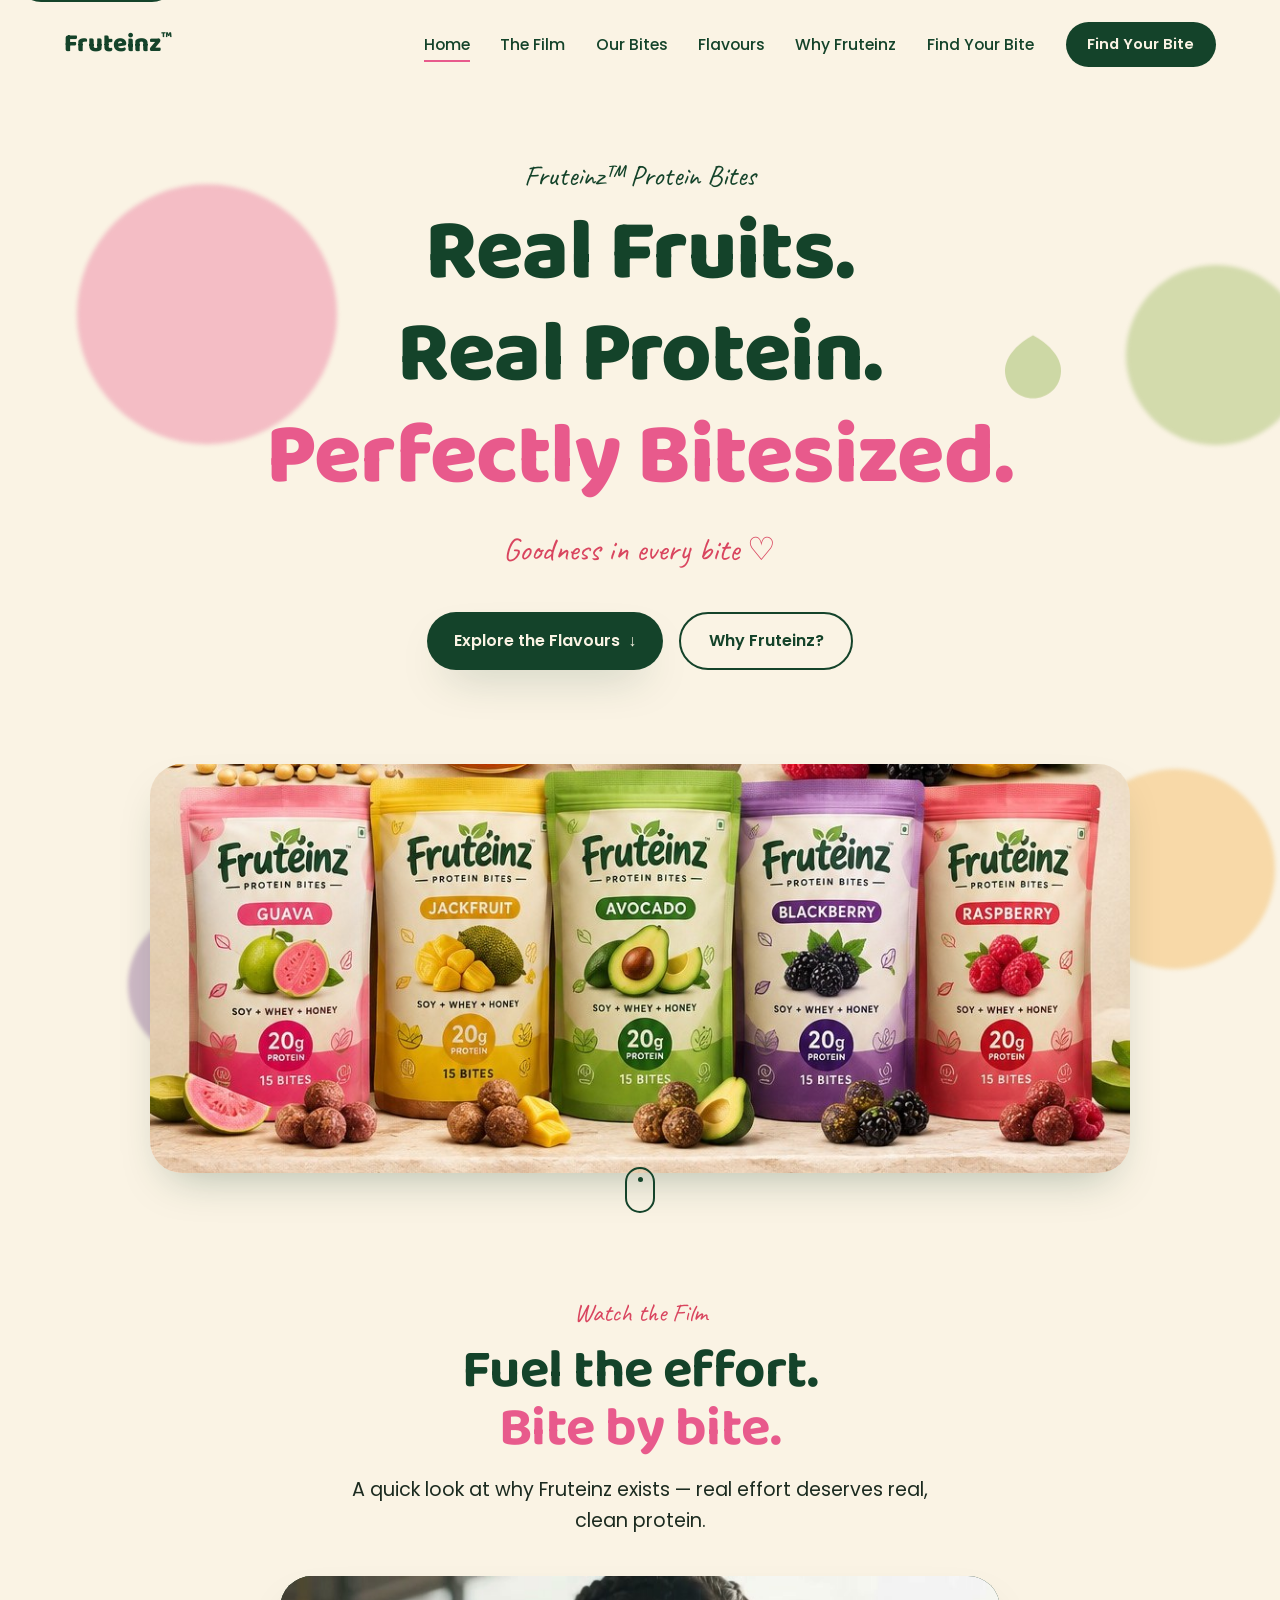
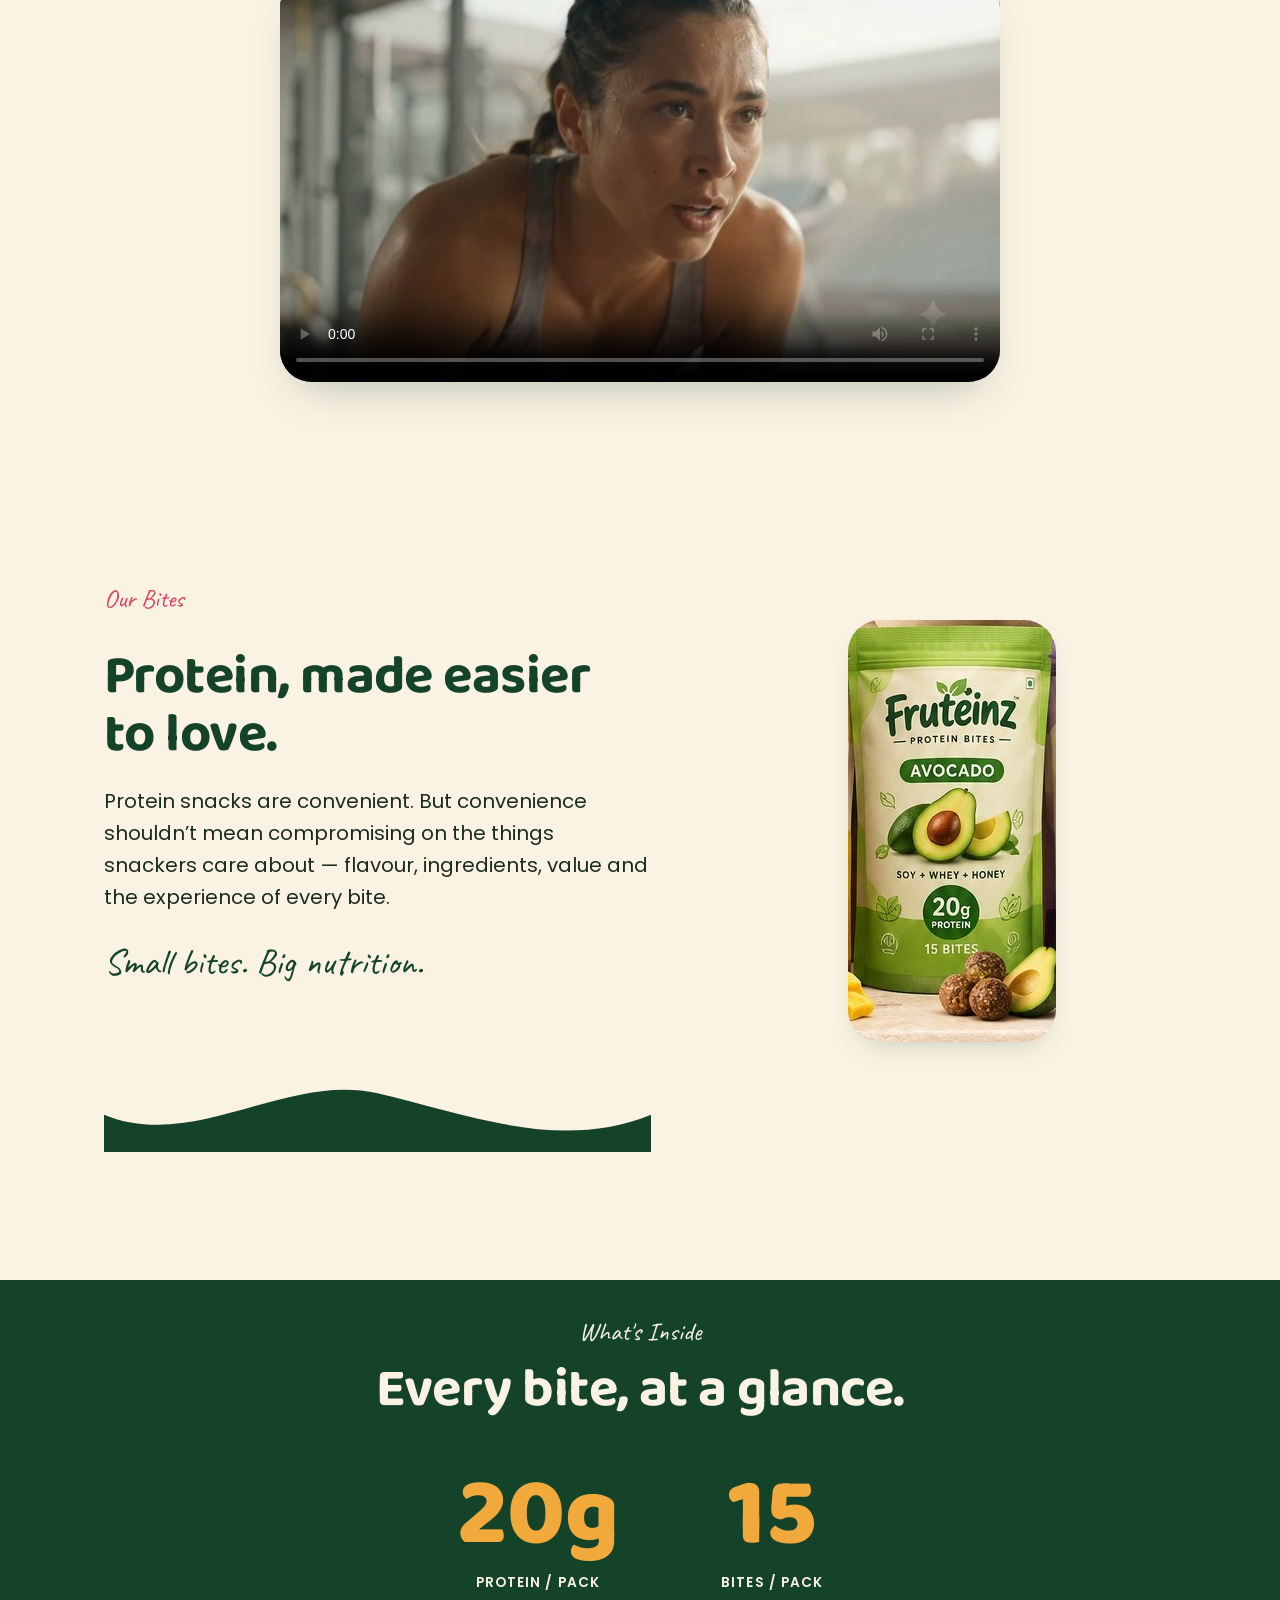
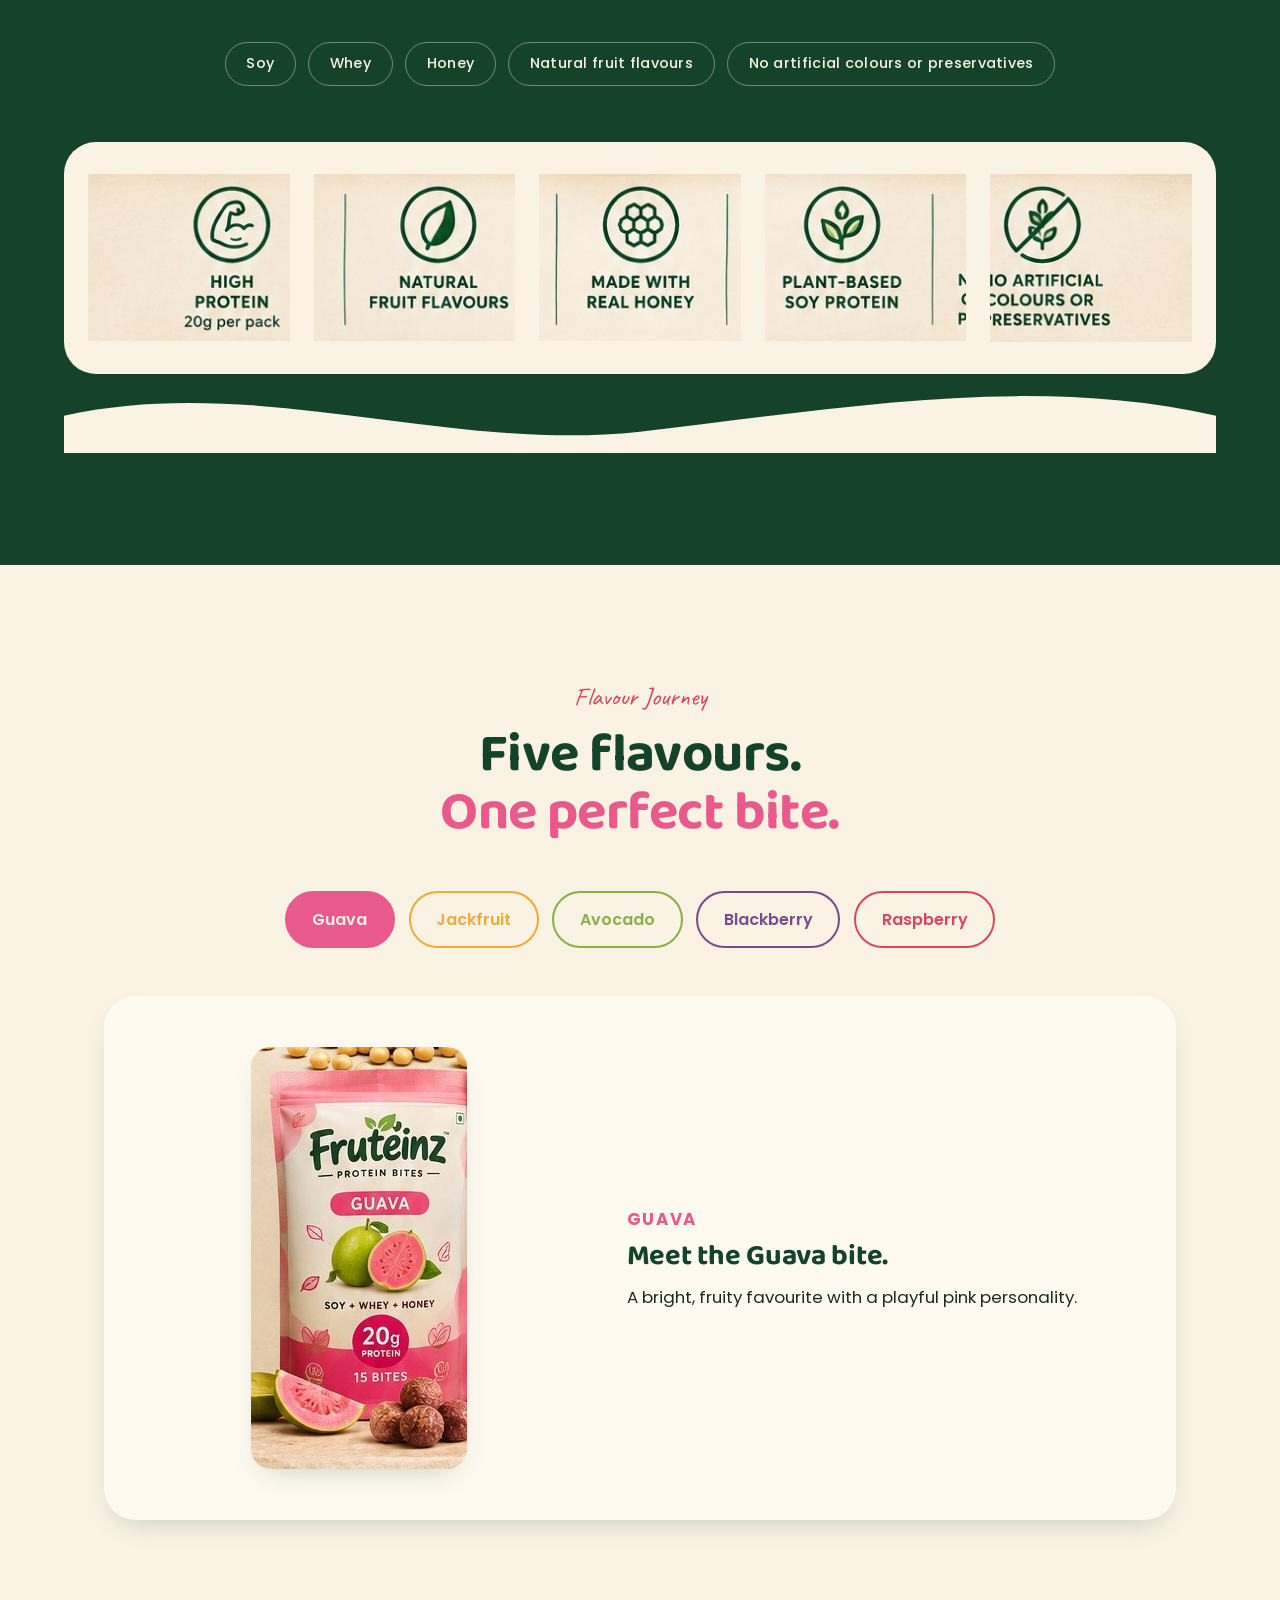
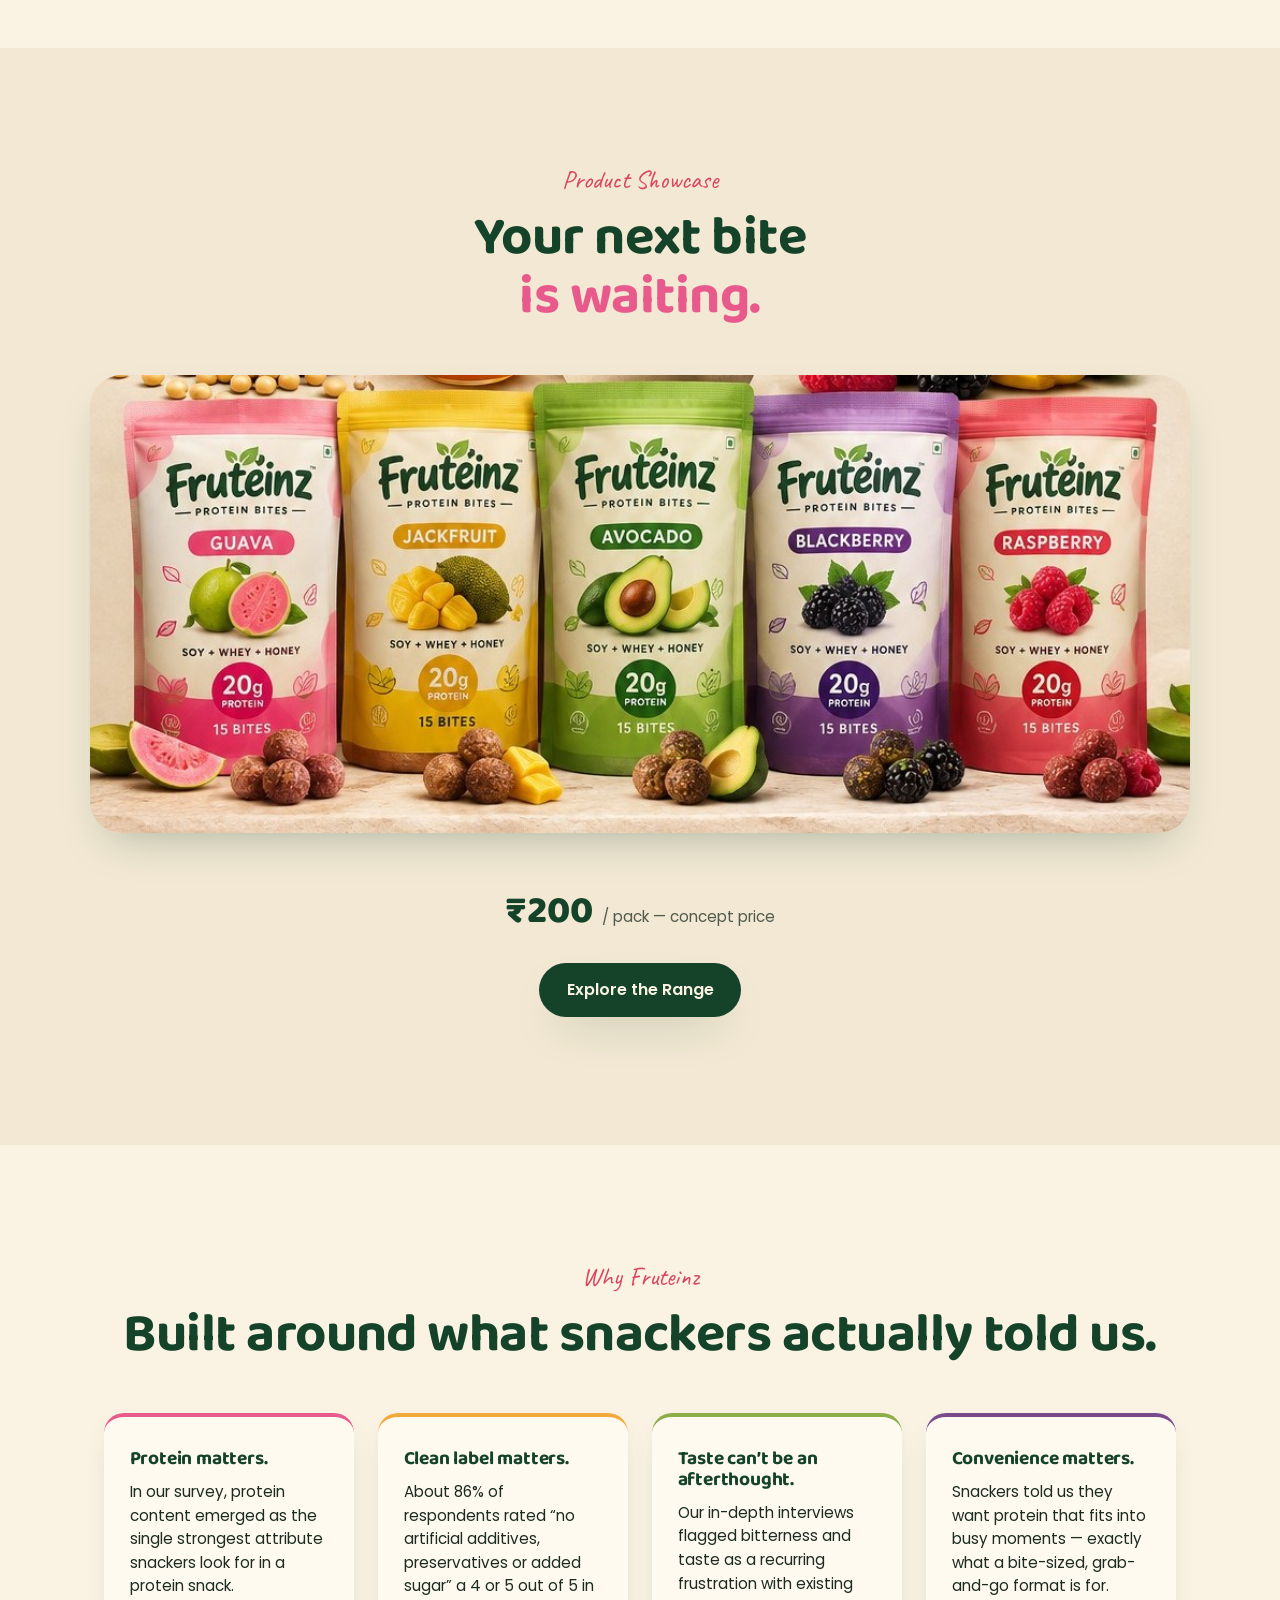
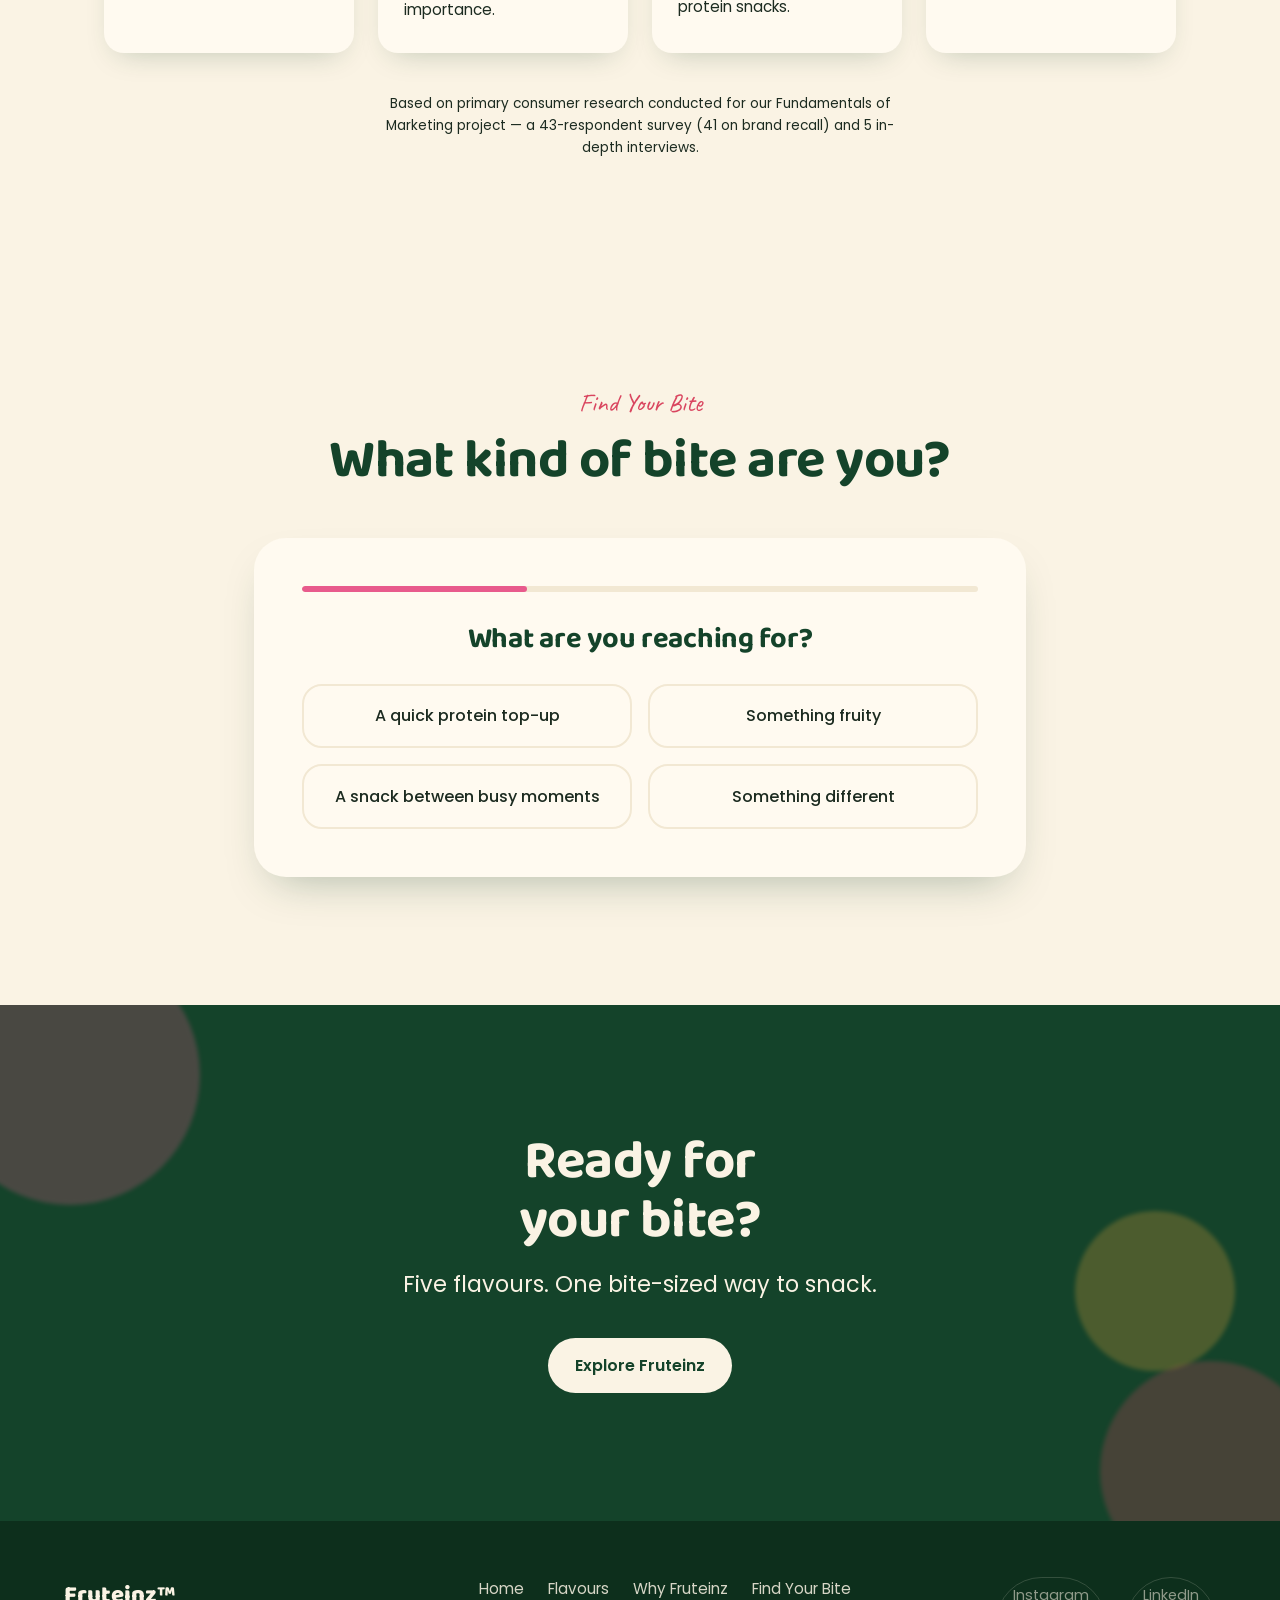
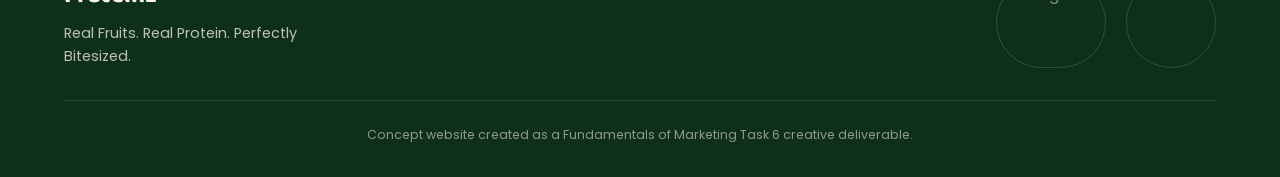
==== commit 73d6aefe: "feat: add Watch the Film section with brand video Adds a new section between the hero and Our Bites " ====
--- a/docs/index.html
+++ b/docs/index.html
@@ -23,6 +23,7 @@
 
       <nav class="nav-links" id="navLinks" aria-label="Primary">
         <a href="#home" data-nav-link>Home</a>
+        <a href="#film" data-nav-link>The Film</a>
         <a href="#story" data-nav-link>Our Bites</a>
         <a href="#flavours" data-nav-link>Flavours</a>
         <a href="#why" data-nav-link>Why Fruteinz</a>
@@ -47,6 +48,7 @@
 
     <div class="mobile-menu" id="mobileMenu" aria-hidden="true">
       <a href="#home" data-nav-link>Home</a>
+      <a href="#film" data-nav-link>The Film</a>
       <a href="#story" data-nav-link>Our Bites</a>
       <a href="#flavours" data-nav-link>Flavours</a>
       <a href="#why" data-nav-link>Why Fruteinz</a>
@@ -100,7 +102,32 @@
       </a>
     </section>
 
-    <!-- ============ 2. BRAND STORY ============ -->
+    <!-- ============ 2. WATCH THE FILM ============ -->
+    <section id="film" class="watch-film" aria-label="Watch the Fruteinz brand film">
+      <span class="section-kicker reveal">Watch the Film</span>
+      <h2 class="reveal">Fuel the effort.<br /><span class="accent">Bite by bite.</span></h2>
+      <p class="film-lead reveal">
+        A quick look at why Fruteinz exists — real effort deserves real,
+        clean protein.
+      </p>
+
+      <div class="film-player scale-in">
+        <video
+          poster="static/images/film-poster.jpg"
+          preload="metadata"
+          width="848"
+          height="478"
+          controls
+          playsinline
+        >
+          <source src="static/video/fruteinz-film.mp4" type="video/mp4" />
+          Your browser doesn't support embedded video.
+          <a href="static/video/fruteinz-film.mp4">Watch the Fruteinz brand film</a>.
+        </video>
+      </div>
+    </section>
+
+    <!-- ============ 3. BRAND STORY ============ -->
     <section id="story" class="brand-story">
       <div class="story-inner">
         <span class="section-kicker reveal">Our Bites</span>
@@ -128,7 +155,7 @@
       </svg>
     </section>
 
-    <!-- ============ 3. PRODUCT BENEFITS ============ -->
+    <!-- ============ 4. PRODUCT BENEFITS ============ -->
     <section id="benefits" class="benefits">
       <div class="benefits-inner">
         <span class="section-kicker reveal light">What's Inside</span>
@@ -189,7 +216,7 @@
       </svg>
     </section>
 
-    <!-- ============ 4. FLAVOUR JOURNEY ============ -->
+    <!-- ============ 5. FLAVOUR JOURNEY ============ -->
     <section id="flavours" class="flavour-journey" data-active-flavour="guava">
       <div class="flavour-journey-head">
         <span class="section-kicker reveal">Flavour Journey</span>
@@ -380,7 +407,7 @@
       </div>
     </section>
 
-    <!-- ============ 5. PRODUCT SHOWCASE ============ -->
+    <!-- ============ 6. PRODUCT SHOWCASE ============ -->
     <section id="showcase" class="product-showcase">
       <span class="section-kicker reveal">Product Showcase</span>
       <h2 class="reveal">Your next bite<br /><span class="accent">is waiting.</span></h2>
@@ -399,7 +426,7 @@
       </div>
     </section>
 
-    <!-- ============ 6. WHY FRUTEINZ — CONSUMER INSIGHT ============ -->
+    <!-- ============ 7. WHY FRUTEINZ — CONSUMER INSIGHT ============ -->
     <section id="why" class="why-fruteinz">
       <span class="section-kicker reveal">Why Fruteinz</span>
       <h2 class="reveal">Built around what snackers actually told us.</h2>
@@ -435,7 +462,7 @@
       </p>
     </section>
 
-    <!-- ============ 7. FIND YOUR BITE — QUIZ ============ -->
+    <!-- ============ 8. FIND YOUR BITE — QUIZ ============ -->
     <section id="quiz" class="quiz-section">
       <span class="section-kicker reveal">Find Your Bite</span>
       <h2 class="reveal">What kind of bite are you?</h2>
@@ -528,7 +555,7 @@
       </div>
     </section>
 
-    <!-- ============ 8. FINAL CTA ============ -->
+    <!-- ============ 9. FINAL CTA ============ -->
     <section id="final" class="final-cta">
       <div class="final-bg" aria-hidden="true">
         <span class="blob blob-guava"></span>
--- a/docs/static/css/style.css
+++ b/docs/static/css/style.css
@@ -1,8 +1,8 @@
 /* =========================================================================
    Fruteinz™ Protein Bites — stylesheet
-   Sections: Tokens, Reset, Type, Utilities, Nav, Hero, Story, Benefits,
-   Flavours, Showcase, Why, Quiz, Final CTA, Footer, Animation system,
-   Responsive, Accessibility / reduced motion.
+   Sections: Tokens, Reset, Type, Utilities, Nav, Hero, Watch the Film,
+   Story, Benefits, Flavours, Showcase, Why, Quiz, Final CTA, Footer,
+   Animation system, Responsive, Accessibility / reduced motion.
    ========================================================================= */
 
 /* ---------- Design tokens ---------- */
@@ -508,6 +508,38 @@
 }
 
 /* =========================================================================
+   WATCH THE FILM
+   ========================================================================= */
+.watch-film {
+  background: var(--cream);
+  padding: 2rem var(--gutter) 6rem;
+  max-width: var(--container);
+  margin-inline: auto;
+  text-align: center;
+}
+
+.film-lead {
+  max-width: 52ch;
+  margin: 1rem auto 0;
+  font-size: clamp(1.05rem, 1.6vw, 1.2rem);
+}
+
+.film-player {
+  margin: 2.5rem auto 0;
+  max-width: 720px;
+  border-radius: var(--radius-lg);
+  overflow: hidden;
+  box-shadow: var(--shadow-soft);
+  background: var(--forest-dark);
+}
+
+.film-player video {
+  display: block;
+  width: 100%;
+  height: auto;
+}
+
+/* =========================================================================
    BRAND STORY
    ========================================================================= */
 .brand-story {
